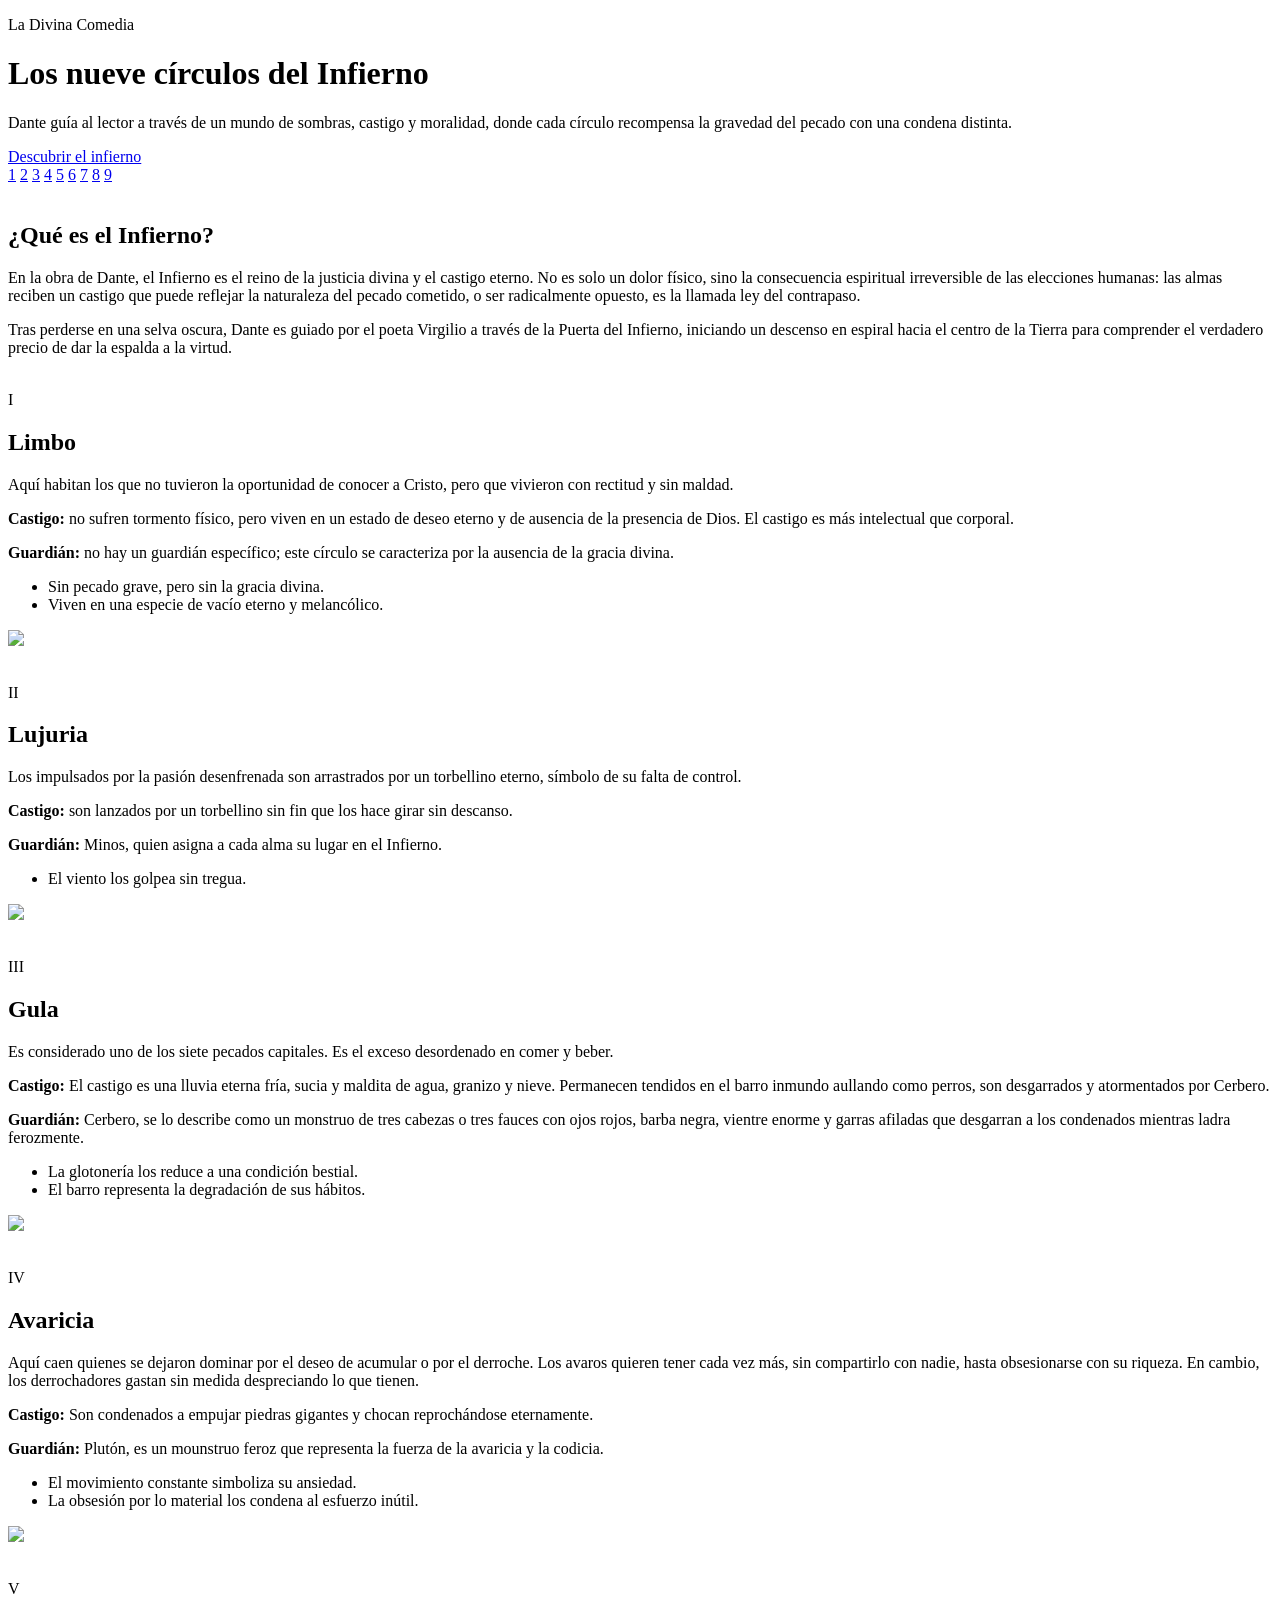
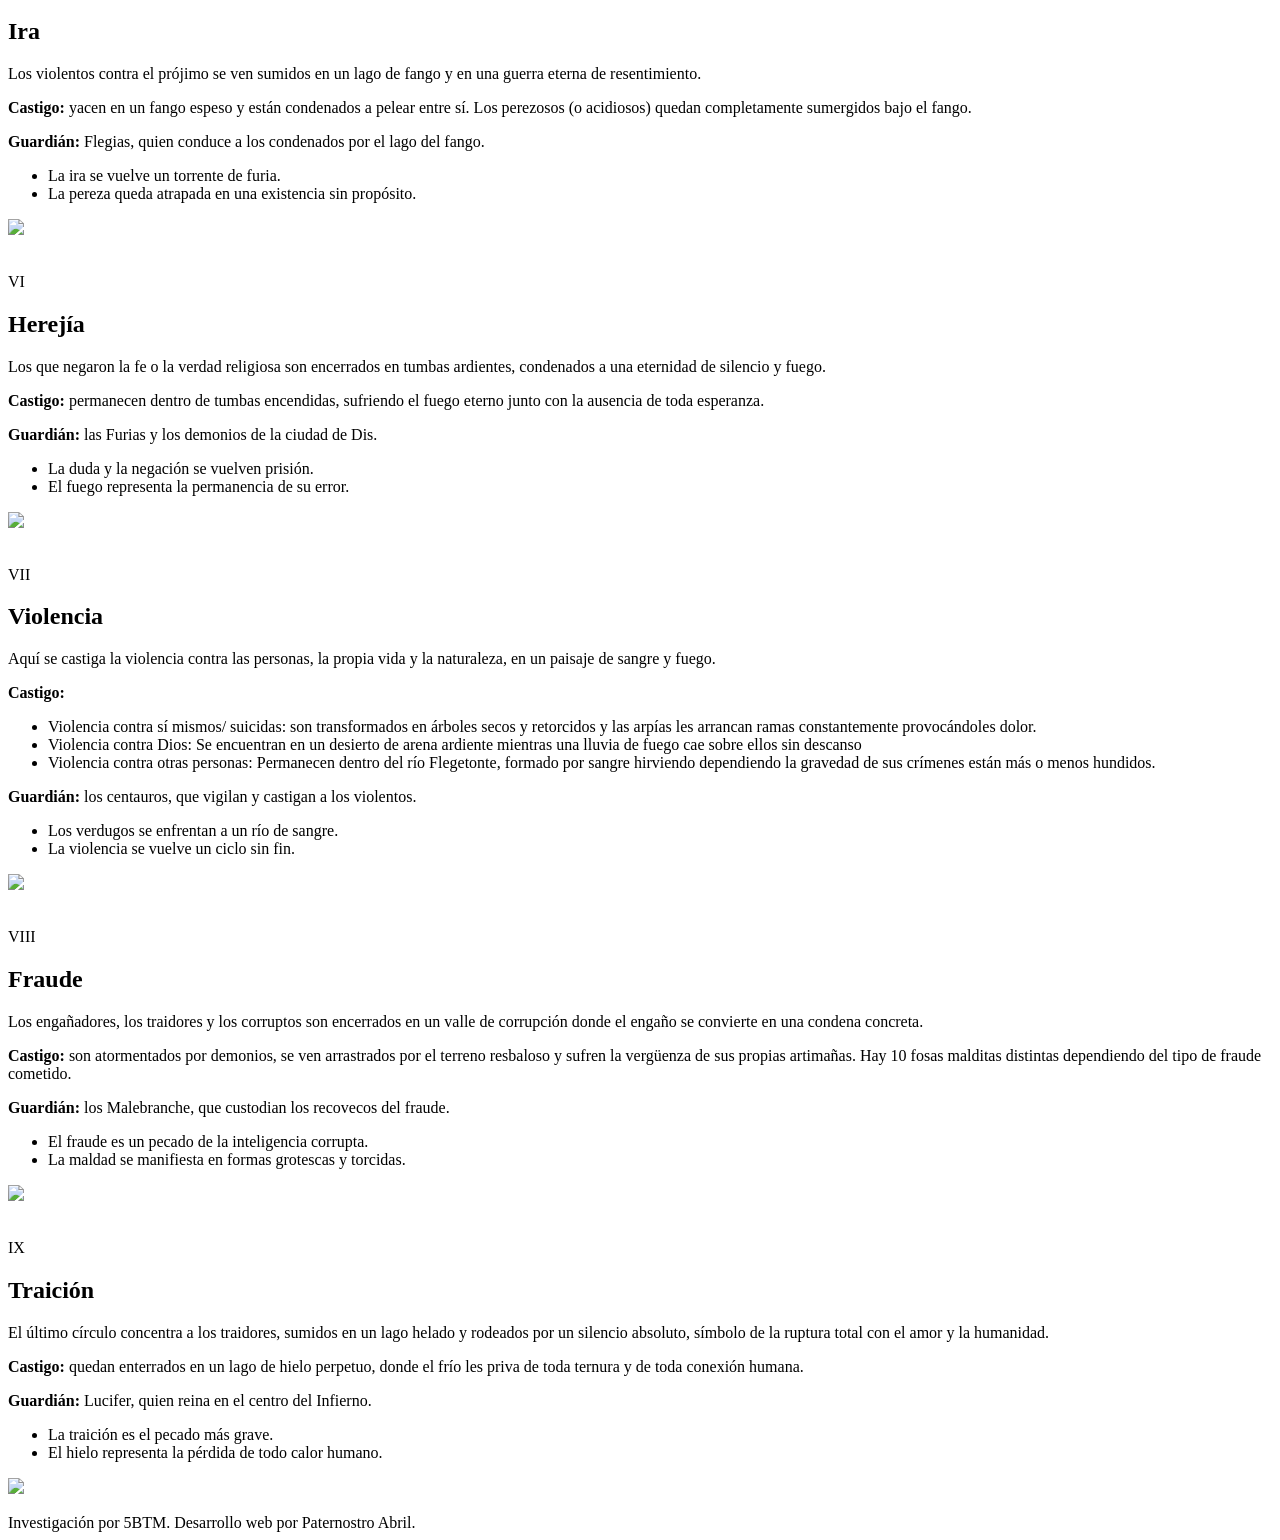
==== index.html @ 2d3d5a23 "Create index.html" ====
<!DOCTYPE html>
<html lang="es">
  <head>
    <meta charset="UTF-8" />
    <meta name="viewport" content="width=device-width, initial-scale=1.0" />
    <title>Los círculos del Infierno</title>
    <link rel="preconnect" href="https://fonts.googleapis.com" />
    <link rel="preconnect" href="https://fonts.gstatic.com" crossorigin />
    <link
      href="https://fonts.googleapis.com/css2?family=Cinzel:wght@400;600;700&family=Inter:wght@400;500;600&display=swap"
      rel="stylesheet"
    />
    <link rel="stylesheet" href="styles.css" />
  </head>
  <body>
    <header class="hero">
      <div class="hero__content">
        <p class="hero__eyebrow">La Divina Comedia</p>
        <h1>Los nueve círculos del Infierno</h1>
        <p class="hero__text">
          Dante guía al lector a través de un mundo de sombras, castigo y moralidad,
          donde cada círculo recompensa la gravedad del pecado con una condena distinta.
        </p>
        <a href="#intro" class="hero__button">Descubrir el infierno</a>
      </div>
    </header>

    <nav class="top-nav" aria-label="Navegación de círculos">
      <a href="#circulo-1" class="nav-link">1</a>
      <a href="#circulo-2" class="nav-link">2</a>
      <a href="#circulo-3" class="nav-link">3</a>
      <a href="#circulo-4" class="nav-link">4</a>
      <a href="#circulo-5" class="nav-link">5</a>
      <a href="#circulo-6" class="nav-link">6</a>
      <a href="#circulo-7" class="nav-link">7</a>
      <a href="#circulo-8" class="nav-link">8</a>
      <a href="#circulo-9" class="nav-link">9</a>
    </nav>

    <main>
      <section id="intro" class="intro-card">
        <br>
        <h2>¿Qué es el Infierno?</h2>
        <p>
          En la obra de Dante, el Infierno es el reino de la justicia divina y el castigo eterno. No es solo un dolor físico, sino la consecuencia espiritual irreversible de las elecciones humanas: las almas reciben un castigo que puede reflejar la naturaleza del pecado cometido, o ser radicalmente opuesto, es la llamada ley del contrapaso.
        </p>
        <p>
          Tras perderse en una selva oscura, Dante es guiado por el poeta Virgilio a través de la Puerta del Infierno, iniciando un descenso en espiral hacia el centro de la Tierra para comprender el verdadero precio de dar la espalda a la virtud.
        </p>
      </section>

      <section id="circulo-1" class="circle-card" data-circle="1">
        <br>
        <div class="circle-card__header">
          <span class="circle-number">I</span>
          <h2>Limbo</h2>
        </div>
        <p>
          Aquí habitan los que no tuvieron la oportunidad de conocer a Cristo, pero que
          vivieron con rectitud y sin maldad.
        </p>
        <p class="punishment">
          <strong>Castigo:</strong> no sufren tormento físico, pero viven en un estado de
          deseo eterno y de ausencia de la presencia de Dios. El castigo es más intelectual que corporal.
        </p>
        <p class="guardian">
          <strong>Guardián:</strong> no hay un guardián específico; este círculo se caracteriza
          por la ausencia de la gracia divina.
        </p>
        <ul>
          <li>Sin pecado grave, pero sin la gracia divina.</li>
          <li>Viven en una especie de vacío eterno y melancólico.</li>
        </ul>
        <p class="img">
            <img src="img/limbo.jpg">
        </p>
        
      </section>

      <section id="circulo-2" class="circle-card" data-circle="2">
        <br>
        <div class="circle-card__header">
          <span class="circle-number">II</span>
          <h2>Lujuria</h2>
        </div>
        <p>
          Los impulsados por la pasión desenfrenada son arrastrados por un torbellino
          eterno, símbolo de su falta de control.
        </p>
        <p class="punishment">
          <strong>Castigo:</strong> son lanzados por un torbellino sin fin que los hace girar
          sin descanso.
        </p>
        <p class="guardian">
          <strong>Guardián:</strong> Minos, quien asigna a cada alma su lugar en el Infierno.
        </p>
        <ul>
          <li>El viento los golpea sin tregua.</li>
        </ul>
        <p class="img">
          <img src="img/lujuria.jpg">    
        </p>
      </section>

      <section id="circulo-3" class="circle-card" data-circle="3">
        <br>
        <div class="circle-card__header">
          <span class="circle-number">III</span>
          <h2>Gula</h2>
        </div>
        <p>
          Es considerado uno de los siete pecados capitales. Es el exceso desordenado en comer y beber.
        </p>
        <p class="punishment">
          <strong>Castigo:</strong> El castigo es una lluvia eterna fría, sucia y maldita de agua, granizo y nieve. Permanecen tendidos en el barro inmundo aullando como perros, son desgarrados y atormentados por Cerbero.
        </p>
        <p class="guardian">
          <strong>Guardián:</strong> Cerbero, se lo describe como un monstruo de tres cabezas o tres fauces con ojos rojos, barba negra, vientre enorme y garras afiladas que desgarran a los condenados mientras ladra ferozmente.
        </p>
        <ul>
          <li>La glotonería los reduce a una condición bestial.</li>
          <li>El barro representa la degradación de sus hábitos.</li>
        </ul>
        <p class="img">
            <img src="img/gula.png">
        </p>
      </section>

      <section id="circulo-4" class="circle-card" data-circle="4">
        <br>
        <div class="circle-card__header">
          <span class="circle-number">IV</span>
          <h2>Avaricia</h2>
        </div>
        <p>
          Aquí caen quienes se dejaron dominar por el deseo de acumular o por el derroche. Los avaros quieren tener cada vez más, sin compartirlo con nadie, hasta obsesionarse con su riqueza. En cambio, los derrochadores gastan sin medida despreciando lo que tienen.
        </p>
        <p class="punishment">
          <strong>Castigo:</strong> Son condenados a empujar piedras gigantes y chocan reprochándose eternamente.
        </p>
        <p class="guardian">
          <strong>Guardián:</strong> Plutón, es un mounstruo feroz que representa la fuerza de la avaricia y la codicia.
        </p>
        <ul>
          <li>El movimiento constante simboliza su ansiedad.</li>
          <li>La obsesión por lo material los condena al esfuerzo inútil.</li>
        </ul>
        <p class="img">
            <img src="img/avaricia.jpg"
        </p>
      </section>

      <section id="circulo-5" class="circle-card" data-circle="5">
        <br>
        <div class="circle-card__header">
          <span class="circle-number">V</span>
          <h2>Ira</h2>
        </div>
        <p>
          Los violentos contra el prójimo se ven sumidos en un lago de fango y en una guerra eterna de resentimiento.
        </p>
        <p class="punishment">
          <strong>Castigo:</strong> yacen en un fango espeso y están condenados a pelear entre
          sí. Los perezosos (o acidiosos) quedan completamente sumergidos bajo el fango.
        </p>
        <p class="guardian">
          <strong>Guardián:</strong> Flegias, quien conduce a los condenados por el lago del fango.
        </p>
        <ul>
          <li>La ira se vuelve un torrente de furia.</li>
          <li>La pereza queda atrapada en una existencia sin propósito.</li>
        </ul>
        <p class="img">
            <img src="img/ira.png">
        </p>
      </section>

      <section id="circulo-6" class="circle-card" data-circle="6">
        <br>
        <div class="circle-card__header">
          <span class="circle-number">VI</span>
          <h2>Herejía</h2>
        </div>
        <p>
          Los que negaron la fe o la verdad religiosa son encerrados en tumbas ardientes,
          condenados a una eternidad de silencio y fuego.
        </p>
        <p class="punishment">
          <strong>Castigo:</strong> permanecen dentro de tumbas encendidas, sufriendo el fuego
          eterno junto con la ausencia de toda esperanza.
        </p>
        <p class="guardian">
          <strong>Guardián:</strong> las Furias y los demonios de la ciudad de Dis.
        </p>
        <ul>
          <li>La duda y la negación se vuelven prisión.</li>
          <li>El fuego representa la permanencia de su error.</li>
        </ul>
        <p class="img">
            <img src="img/herejia.png">
        </p>
      </section>

      <section id="circulo-7" class="circle-card" data-circle="7">
        <br>
        <div class="circle-card__header">
          <span class="circle-number">VII</span>
          <h2>Violencia</h2>
        </div>
        <p>
          Aquí se castiga la violencia contra las personas, la propia vida y la naturaleza,
          en un paisaje de sangre y fuego.
        </p>
        <p class="punishment">
          <strong>Castigo:</strong> 
          <ul>
          <li>Violencia contra sí mismos/ suicidas: son transformados en árboles secos y retorcidos y las arpías les arrancan ramas constantemente provocándoles dolor.</li>
          <li>Violencia contra Dios: Se encuentran en un desierto de arena ardiente mientras una lluvia de fuego cae sobre ellos sin descanso</li>
          <li>Violencia contra otras personas: Permanecen dentro del río Flegetonte, formado por sangre hirviendo dependiendo la gravedad de sus crímenes están más o menos hundidos.</li>
          </ul>
        </p>
        <p class="guardian">
          <strong>Guardián:</strong> los centauros, que vigilan y castigan a los violentos.
        </p>
        <ul>
          <li>Los verdugos se enfrentan a un río de sangre.</li>
          <li>La violencia se vuelve un ciclo sin fin.</li>
        </ul>
        <p class="img">
            <img src="img/violencia.png">
        </p>
      </section>

      <section id="circulo-8" class="circle-card" data-circle="8">
        <br>
        <div class="circle-card__header">
          <span class="circle-number">VIII</span>
          <h2>Fraude</h2>
        </div>
        <p>
          Los engañadores, los traidores y los corruptos son encerrados en un valle de
          corrupción donde el engaño se convierte en una condena concreta.
        </p>
        <p class="punishment">
          <strong>Castigo:</strong> son atormentados por demonios, se ven arrastrados por el
          terreno resbaloso y sufren la vergüenza de sus propias artimañas. Hay 10 fosas malditas distintas dependiendo del tipo de fraude cometido.
        </p>
        <p class="guardian">
          <strong>Guardián:</strong> los Malebranche, que custodian los recovecos del fraude.
        </p>
        <ul>
          <li>El fraude es un pecado de la inteligencia corrupta.</li>
          <li>La maldad se manifiesta en formas grotescas y torcidas.</li>
        </ul>
        <p class="img">
            <img src="img/fraude.png">
        </p>
      </section>

      <section id="circulo-9" class="circle-card" data-circle="9">
        <br>
        <div class="circle-card__header">
          <span class="circle-number">IX</span>
          <h2>Traición</h2>
        </div>
        <p>
          El último círculo concentra a los traidores, sumidos en un lago helado y rodeados
          por un silencio absoluto, símbolo de la ruptura total con el amor y la humanidad.
        </p>
        <p class="punishment">
          <strong>Castigo:</strong> quedan enterrados en un lago de hielo perpetuo, donde el
          frío les priva de toda ternura y de toda conexión humana.
        </p>
        <p class="guardian">
          <strong>Guardián:</strong> Lucifer, quien reina en el centro del Infierno.
        </p>
        <ul>
          <li>La traición es el pecado más grave.</li>
          <li>El hielo representa la pérdida de todo calor humano.</li>
        </ul>
        <p class="img">
            <img src="img/traicion.png">
        </p>
      </section>
      <footer>Investigación por 5BTM. Desarrollo web por Paternostro Abril.</footer>
    </main>

    <script src="script.js"></script>
  </body>
</html>
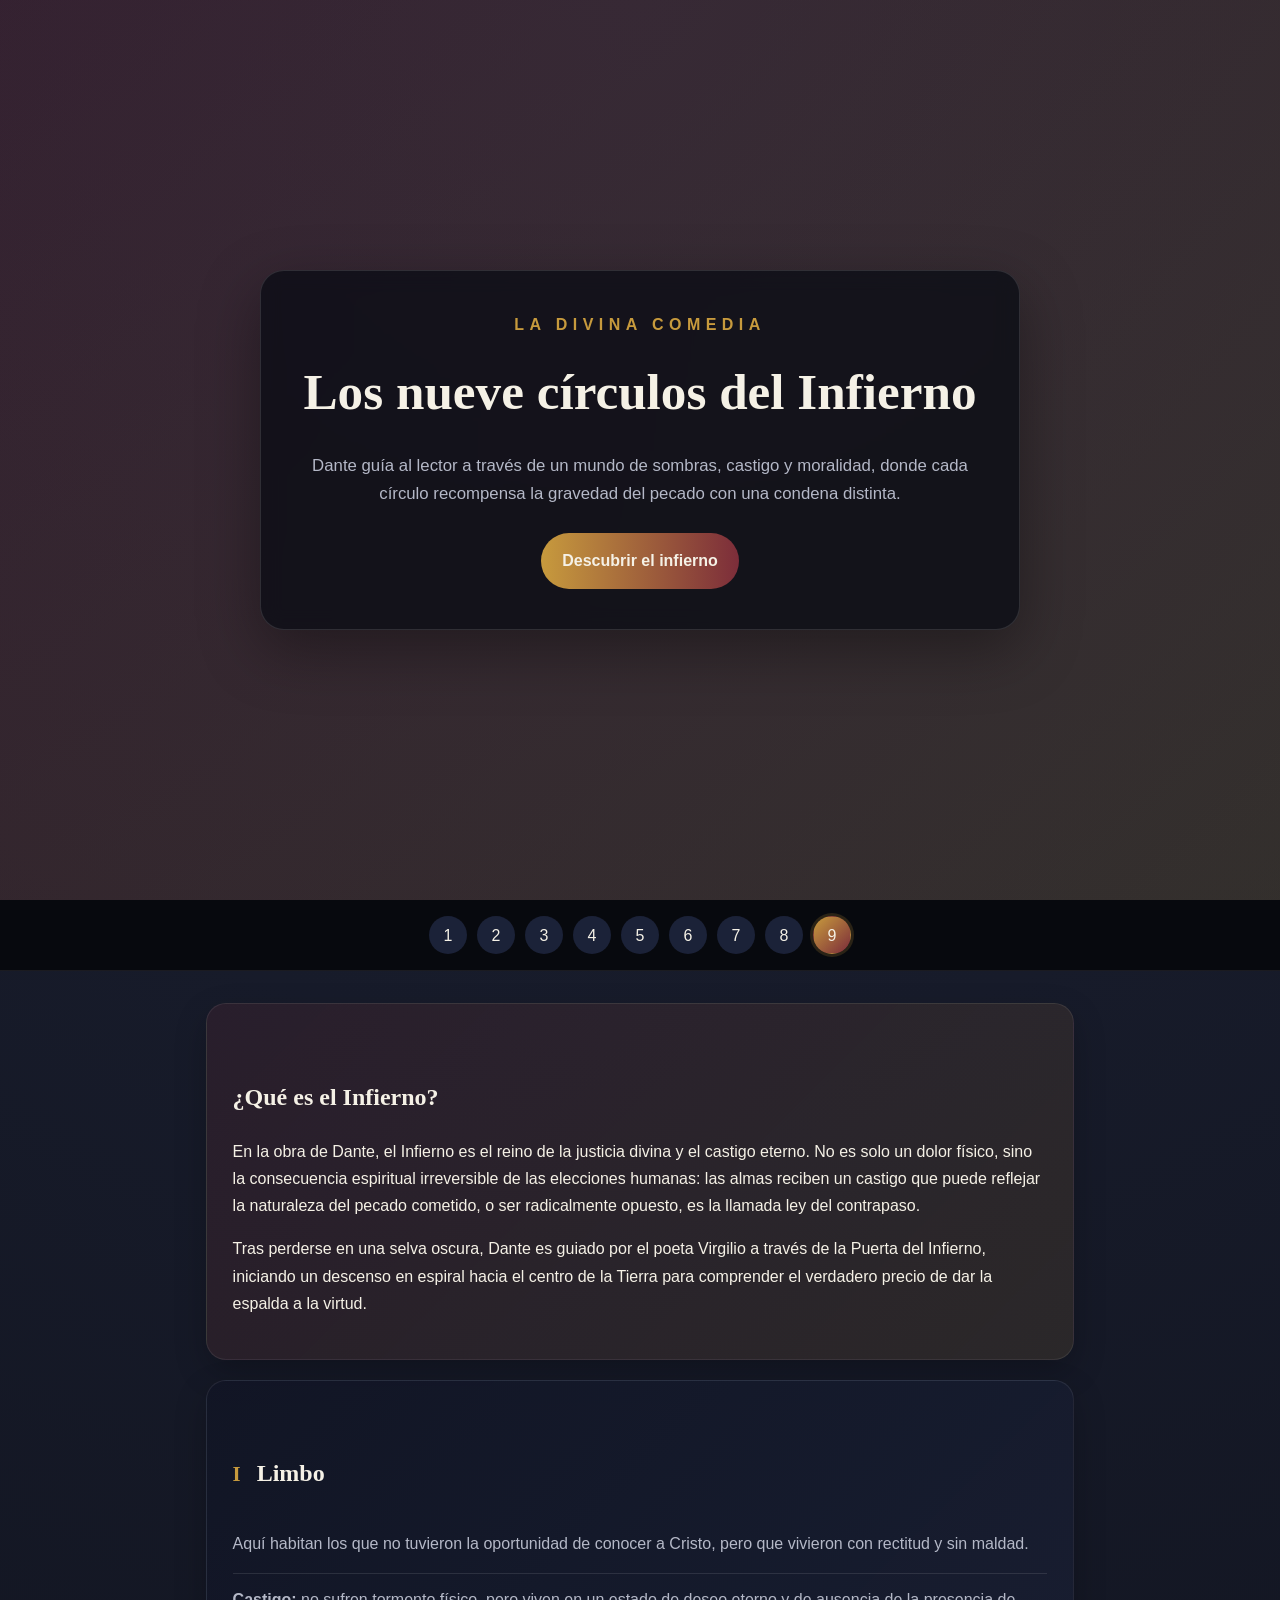
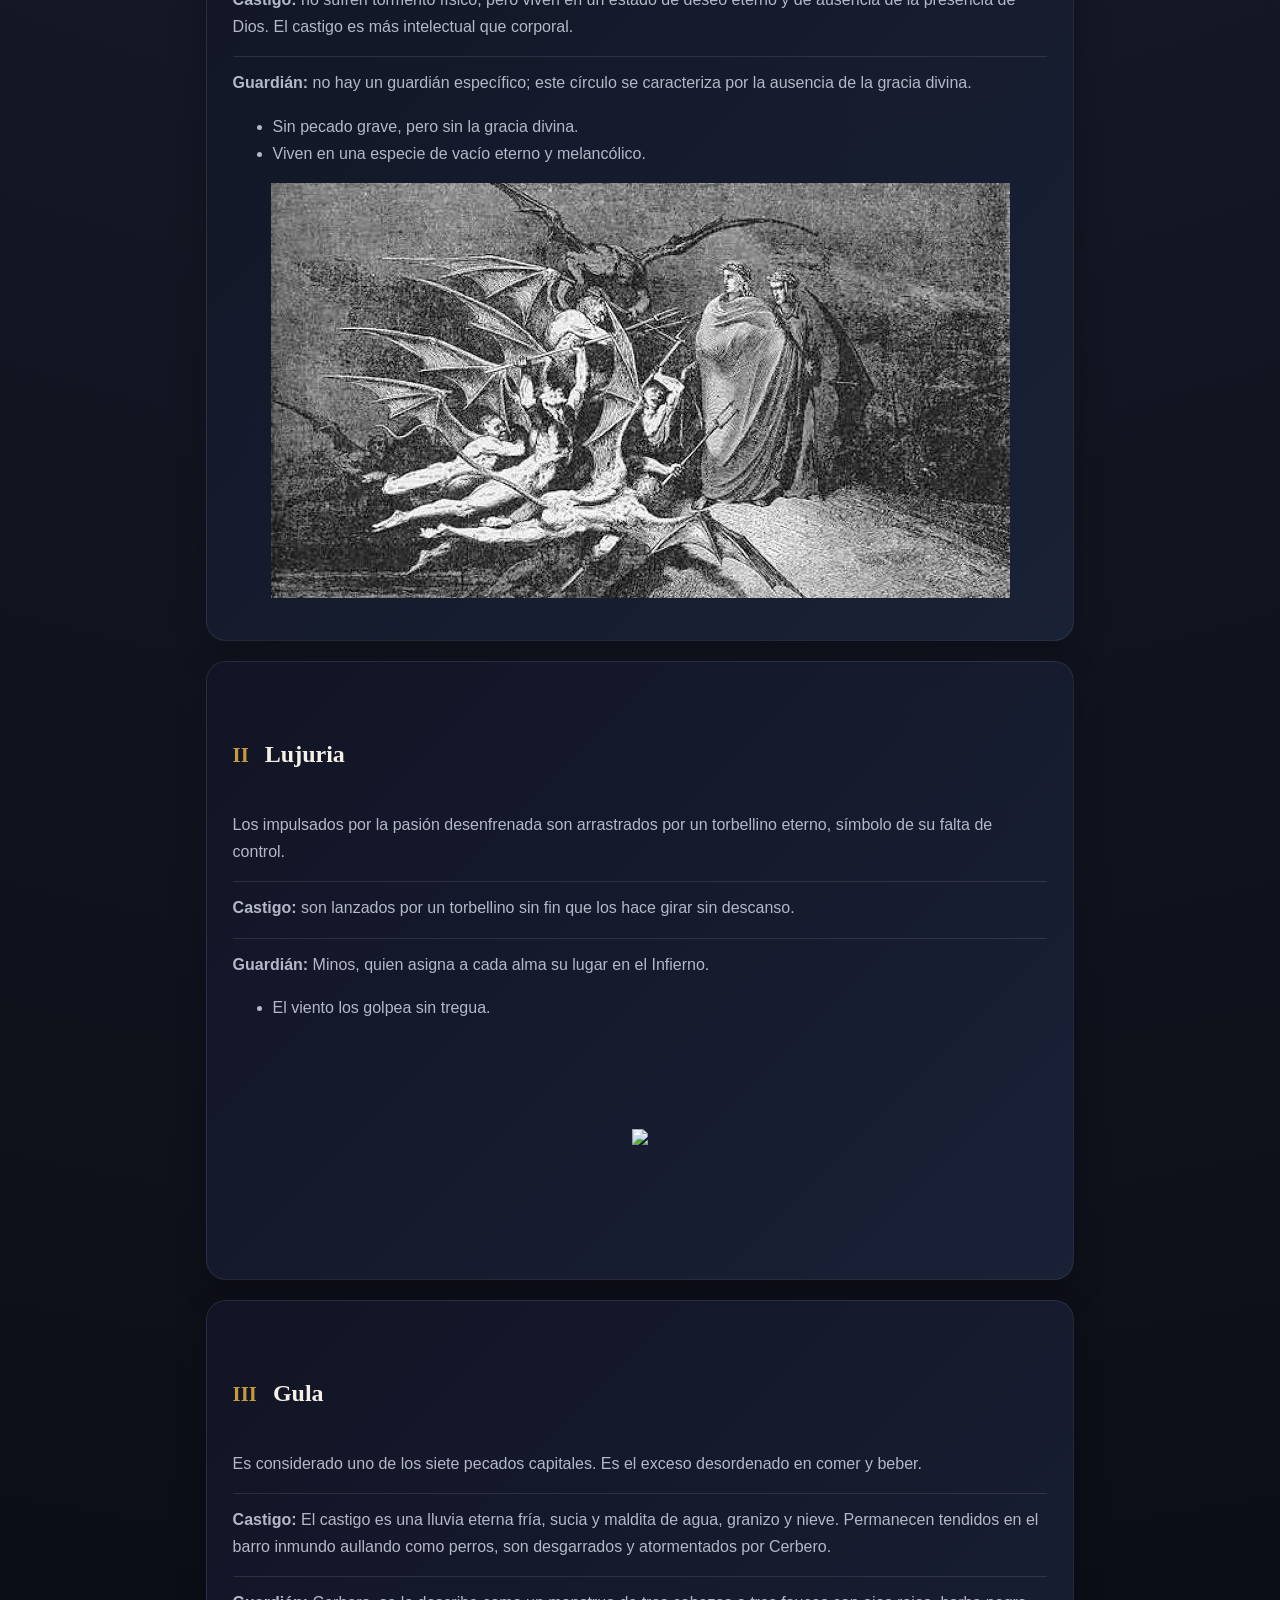
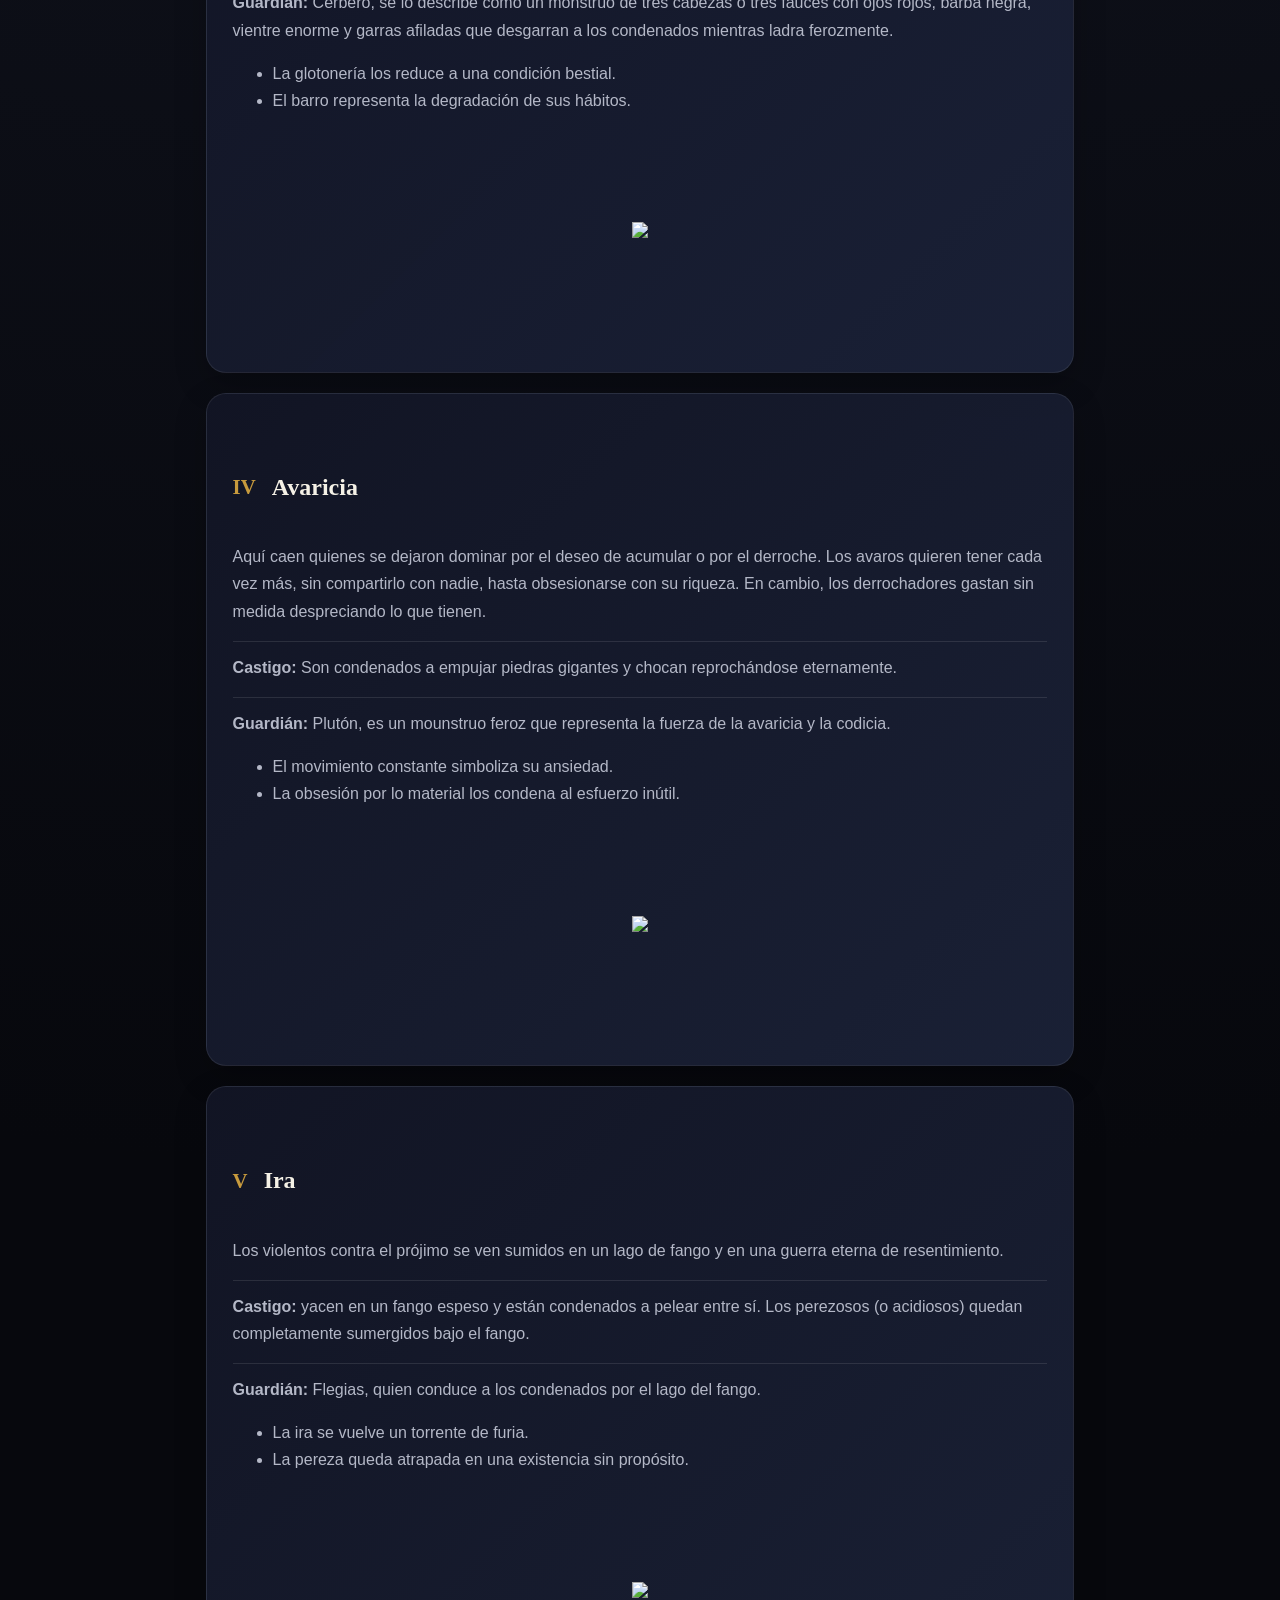
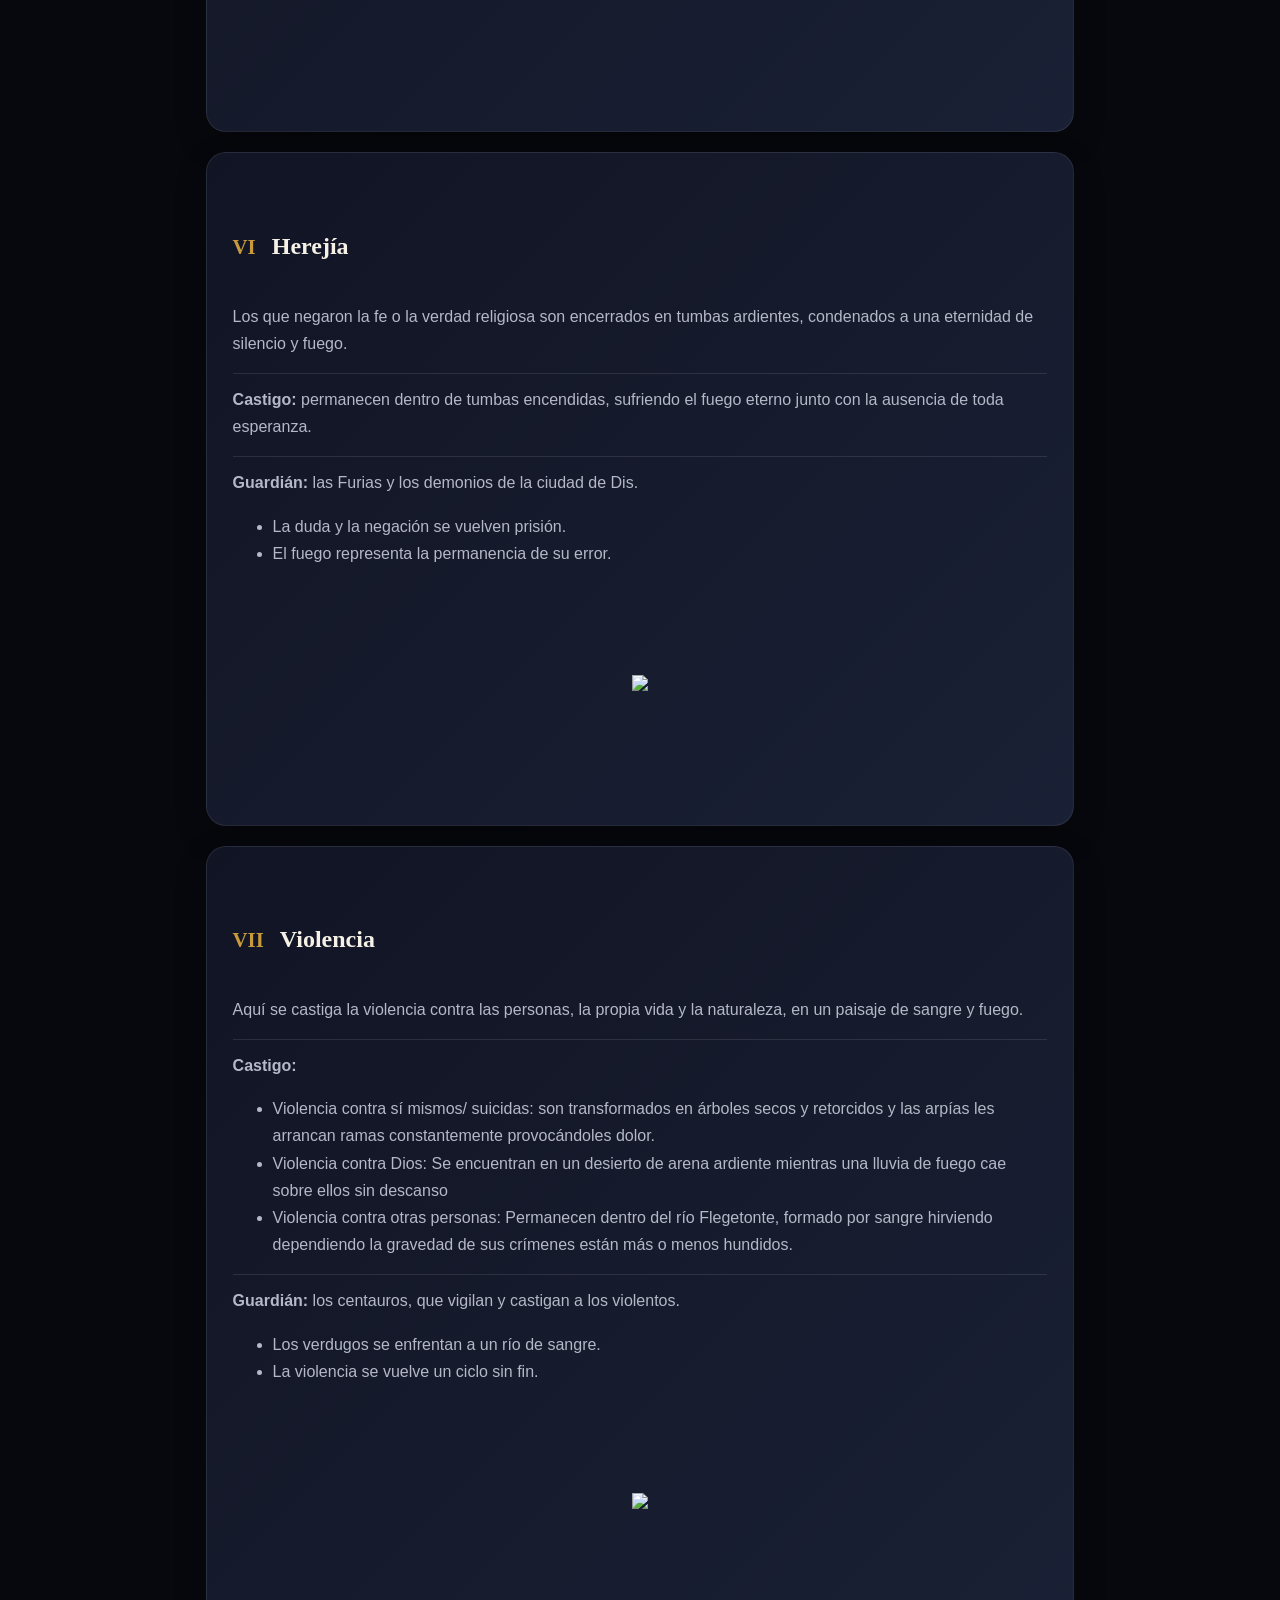
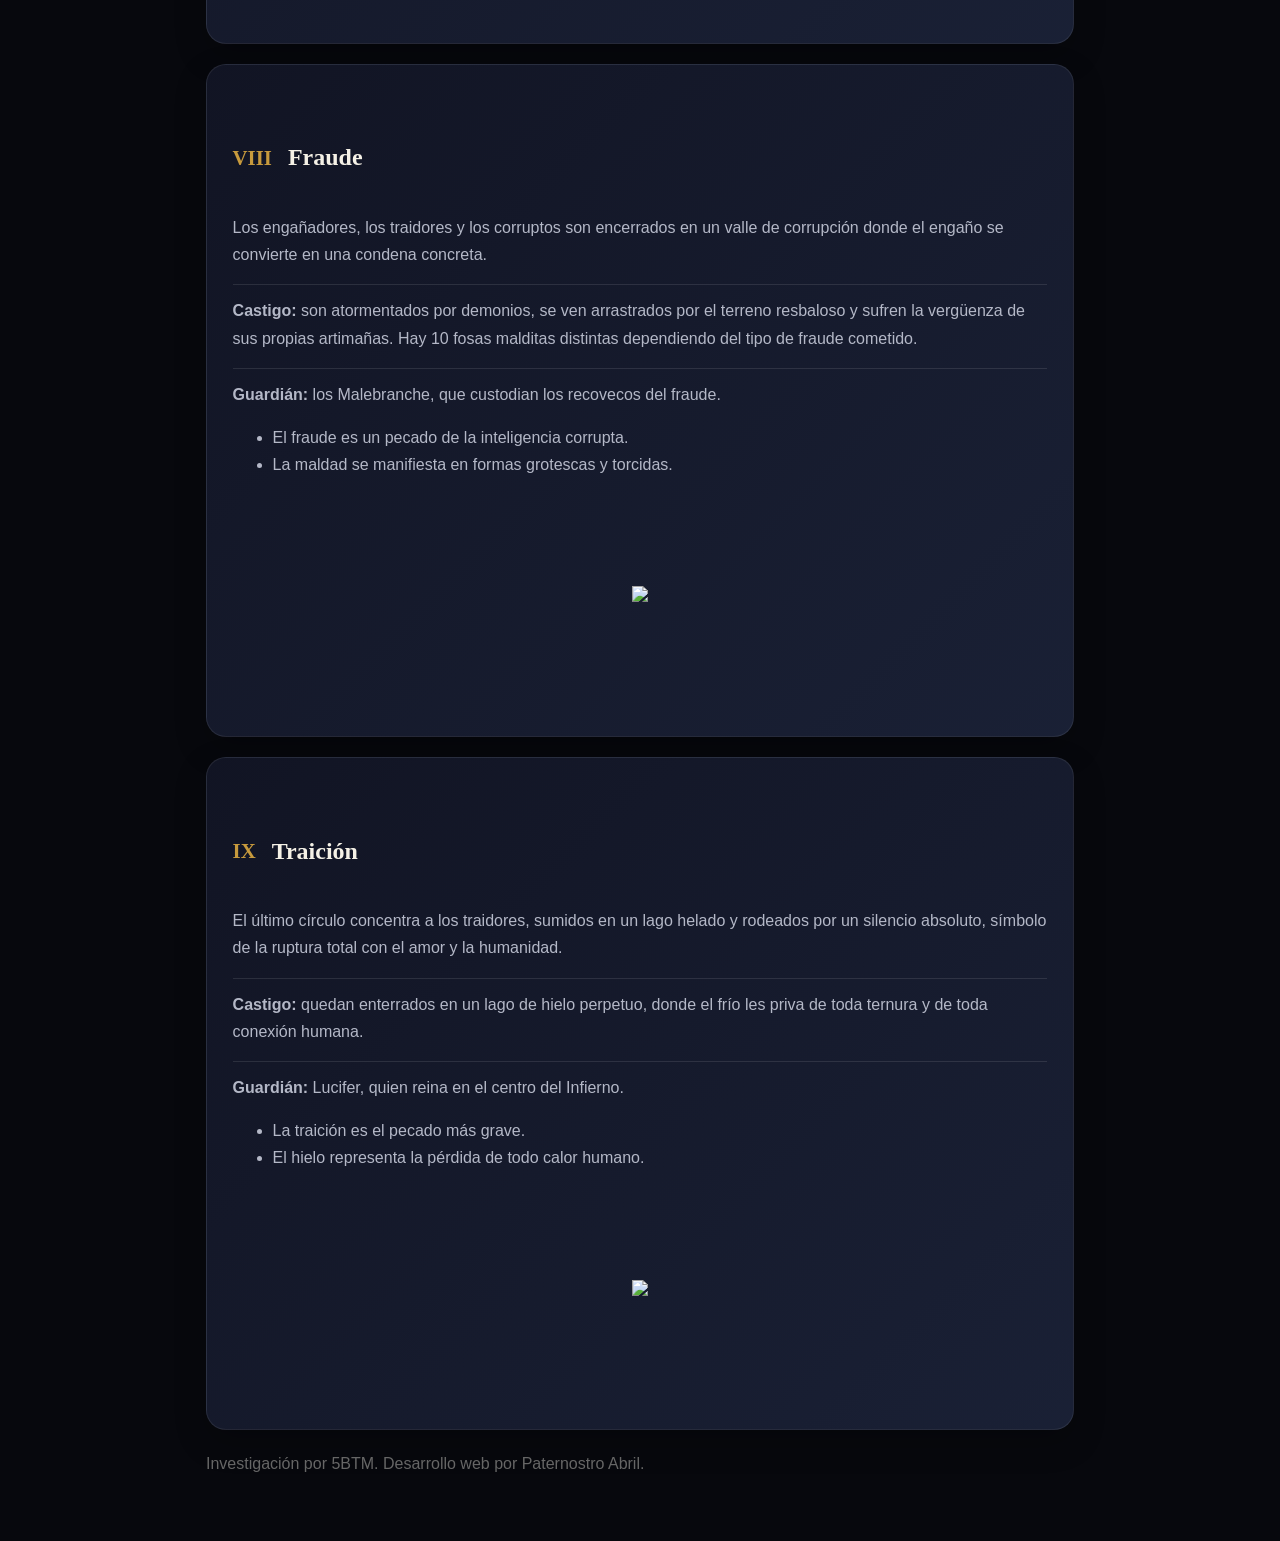
==== commit 8a99c90c: "Update index.html" ====
--- a/index.html
+++ b/index.html
@@ -72,7 +72,7 @@
           <li>Viven en una especie de vacío eterno y melancólico.</li>
         </ul>
         <p class="img">
-            <img src="img/limbo.jpg">
+            <img src="pagina_divina_comedia/img/limbo.jpg">
         </p>
         
       </section>
--- a/styles.css
+++ b/styles.css
@@ -0,0 +1,197 @@
+:root {
+  color-scheme: dark;
+  --bg: #07080d;
+  --panel: #121525;
+  --panel-2: #1b2238;
+  --text: #f5f1e6;
+  --muted: #b4b8c7;
+  --accent: #c79a3d;
+  --accent-2: #7c2d3a;
+}
+
+* {
+  box-sizing: border-box;
+}
+
+html {
+  scroll-behavior: smooth;
+}
+
+body {
+  margin: 0;
+  font-family: 'Inter', sans-serif;
+  background: radial-gradient(circle at top, #1c2133 0%, var(--bg) 55%);
+  color: var(--text);
+  line-height: 1.7;
+}
+
+.hero {
+  min-height: 100vh;
+  display: grid;
+  place-items: center;
+  padding: 2rem;
+  background: linear-gradient(135deg, rgba(124, 45, 58, 0.28), rgba(199, 154, 61, 0.16));
+}
+
+.hero__content {
+  max-width: 760px;
+  text-align: center;
+  padding: 2.5rem;
+  border: 1px solid rgba(255,255,255,0.12);
+  border-radius: 24px;
+  backdrop-filter: blur(10px);
+  background: rgba(8, 10, 18, 0.72);
+  box-shadow: 0 20px 60px rgba(0, 0, 0, 0.35);
+}
+
+.hero__eyebrow {
+  margin: 0 0 0.6rem;
+  text-transform: uppercase;
+  letter-spacing: 0.34em;
+  color: var(--accent);
+  font-weight: 700;
+}
+
+h1,
+h2 {
+  font-family: 'Cinzel', serif;
+}
+
+h1 {
+  font-size: clamp(2rem, 4vw, 3.3rem);
+  margin: 0.2rem 0 1rem;
+}
+
+.hero__text {
+  color: var(--muted);
+  font-size: 1.05rem;
+  margin-bottom: 1.5rem;
+}
+
+.hero__button,
+.nav-link {
+  display: inline-block;
+  text-decoration: none;
+  color: var(--text);
+  transition: transform 0.2s ease, background 0.2s ease;
+}
+
+.hero__button {
+  padding: 0.9rem 1.3rem;
+  border-radius: 999px;
+  background: linear-gradient(90deg, var(--accent), var(--accent-2));
+  font-weight: 600;
+}
+
+.hero__button:hover,
+.nav-link:hover {
+  transform: translateY(-2px);
+}
+
+.top-nav {
+  position: sticky;
+  top: 0;
+  z-index: 10;
+  display: flex;
+  justify-content: center;
+  gap: 0.6rem;
+  padding: 1rem;
+  background: rgba(7, 8, 13, 0.92);
+  backdrop-filter: blur(10px);
+  border-bottom: 1px solid rgba(255,255,255,0.08);
+}
+
+.nav-link {
+  width: 2.4rem;
+  height: 2.4rem;
+  border-radius: 50%;
+  display: grid;
+  place-items: center;
+  background: var(--panel-2);
+  border: 1px solid transparent;
+}
+
+.nav-link.active {
+  background: linear-gradient(135deg, var(--accent), var(--accent-2));
+  box-shadow: 0 0 0 3px rgba(199, 154, 61, 0.18);
+}
+
+main {
+  max-width: 900px;
+  margin: 0 auto;
+  padding: 2rem 1rem 4rem;
+}
+
+.intro-card,
+.circle-card {
+  padding: 1.6rem;
+  margin-bottom: 1.25rem;
+  border-radius: 20px;
+  background: linear-gradient(135deg, rgba(18,21,37,0.96), rgba(27,34,56,0.95));
+  border: 1px solid rgba(255,255,255,0.08);
+  box-shadow: 0 12px 32px rgba(0,0,0,0.22);
+  transition: transform 0.25s ease, border-color 0.25s ease;
+}
+
+.circle-card.active {
+  transform: translateY(-3px);
+  border-color: rgba(199,154,61,0.6);
+}
+
+.circle-card__header {
+  display: flex;
+  align-items: center;
+  gap: 1rem;
+  margin-bottom: 0.8rem;
+}
+
+.circle-number {
+  font-family: 'Cinzel', serif;
+  font-size: 1.3rem;
+  color: var(--accent);
+  font-weight: 700;
+}
+
+.intro-card {
+  padding: 1.6rem;
+  margin-bottom: 1.25rem;
+  border-radius: 20px;
+  background: linear-gradient(135deg, rgba(124, 45, 58, 0.18), rgba(199, 154, 61, 0.12));
+  border: 1px solid rgba(255,255,255,0.08);
+}
+
+.circle-card p,
+.circle-card li {
+  color: var(--muted);
+}
+
+.punishment,
+.guardian {
+  margin-top: 0.8rem;
+  padding-top: 0.75rem;
+  border-top: 1px solid rgba(255,255,255,0.1);
+  color: var(--text);
+}
+
+.img{
+    display: grid;
+    place-items: center;
+    min-height: 200px;
+}
+
+@media (max-width: 700px) {
+  .hero {
+    padding: 1rem;
+  }
+
+  .hero__content {
+    padding: 1.4rem;
+  }
+
+  .top-nav {
+    flex-wrap: wrap;
+  }
+}
+  footer {
+color: rgb(102, 102, 102);
+}
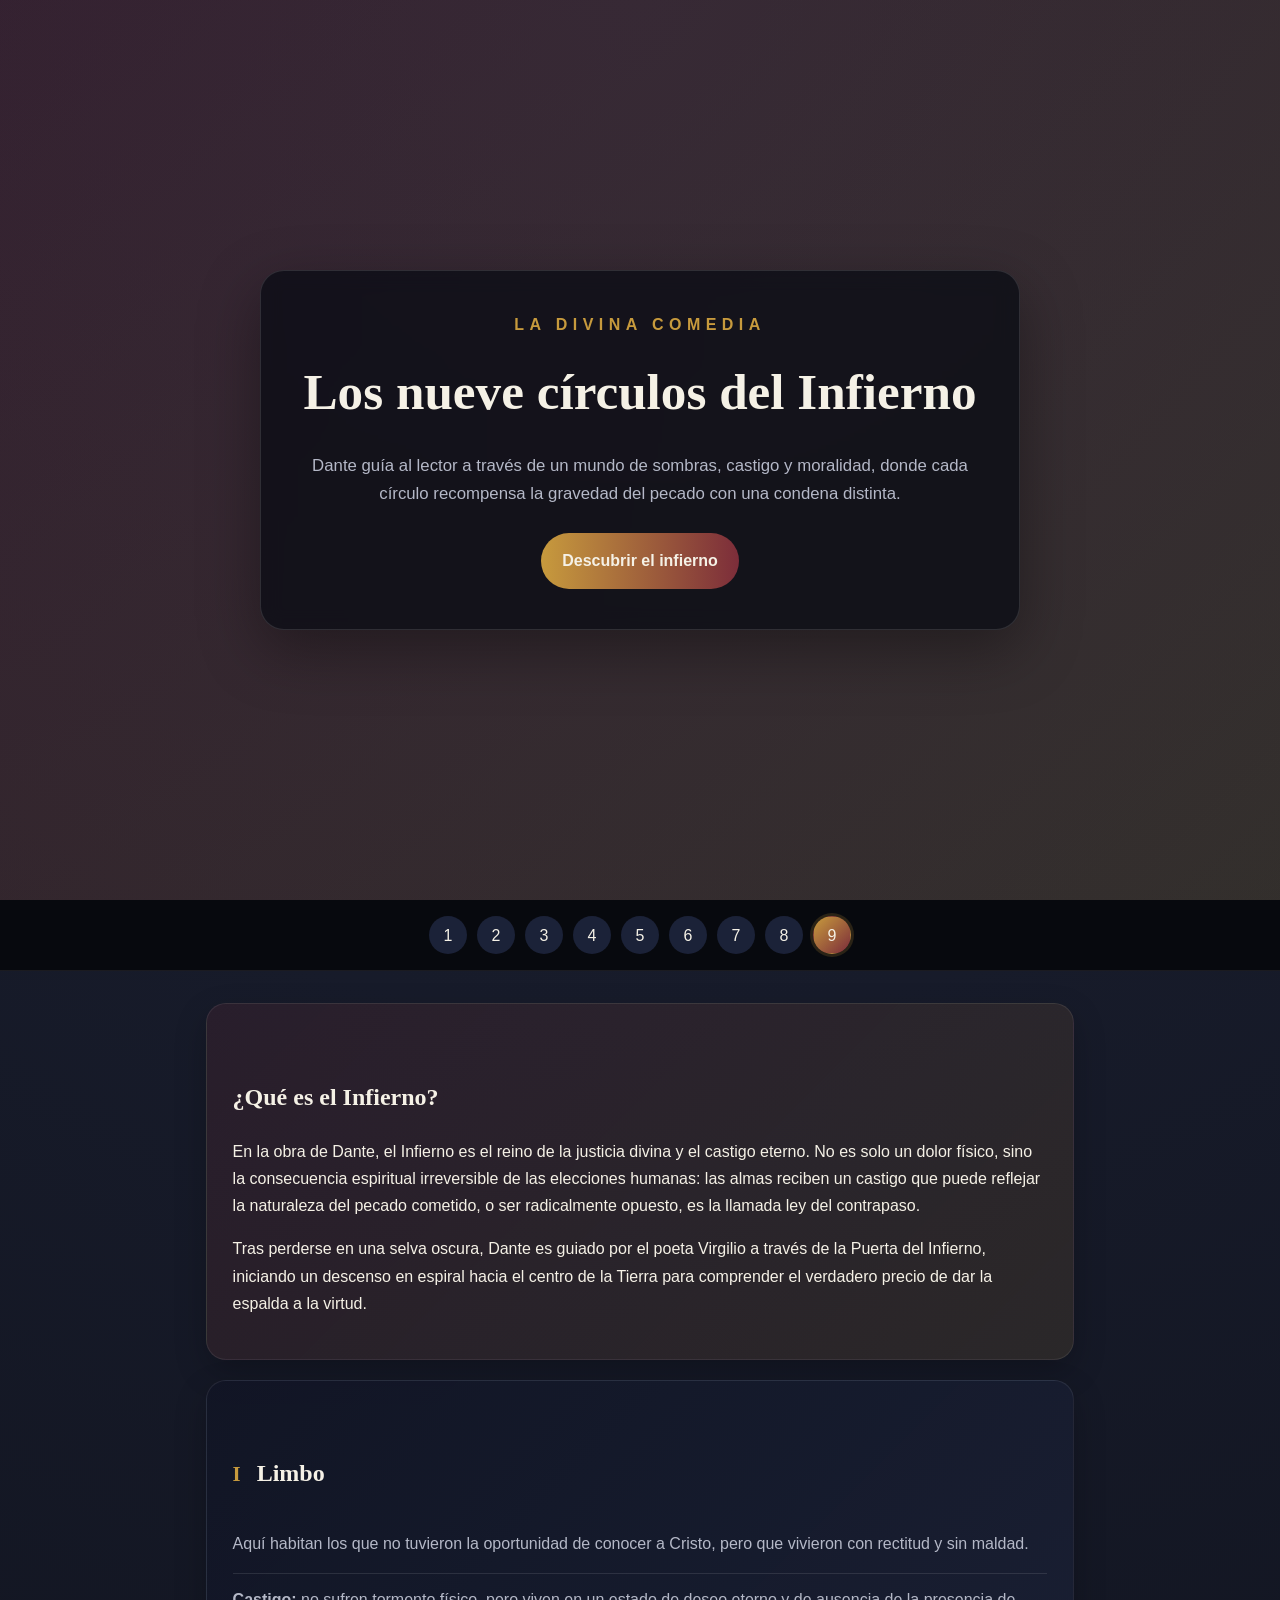
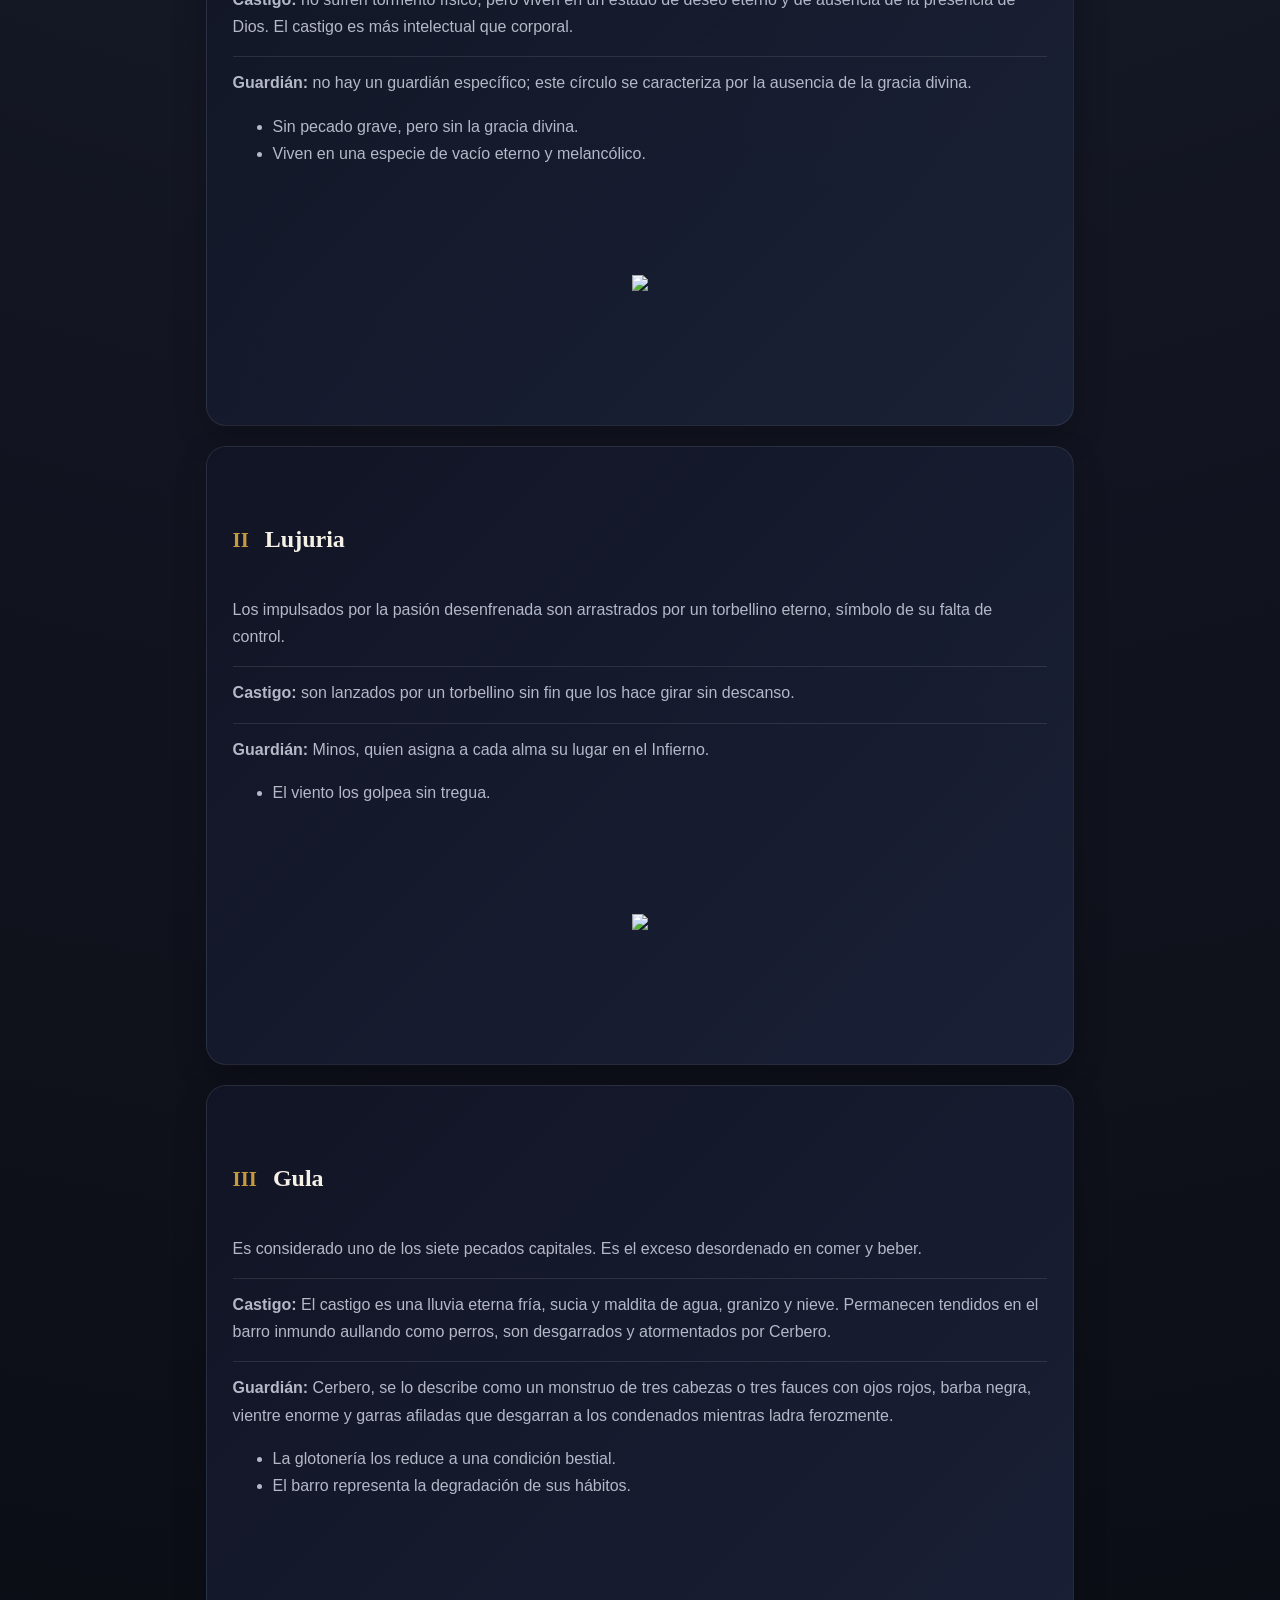
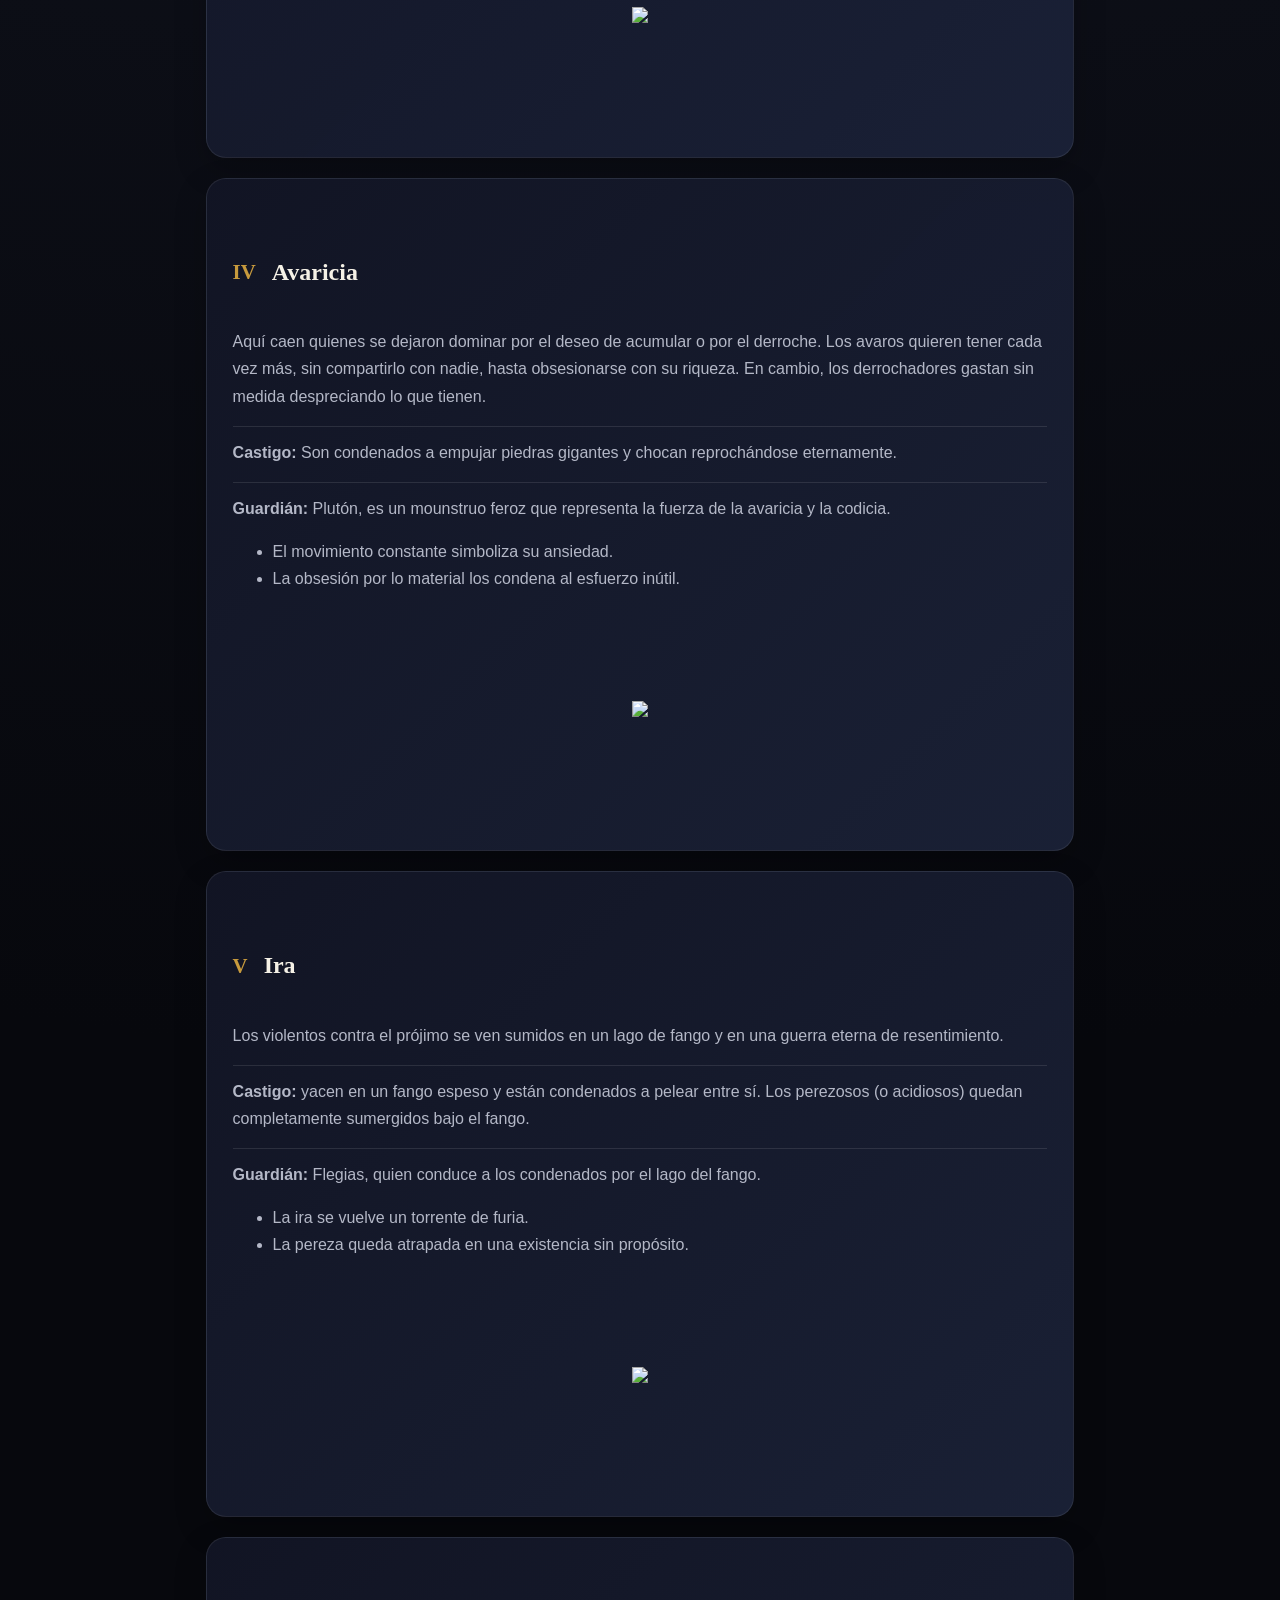
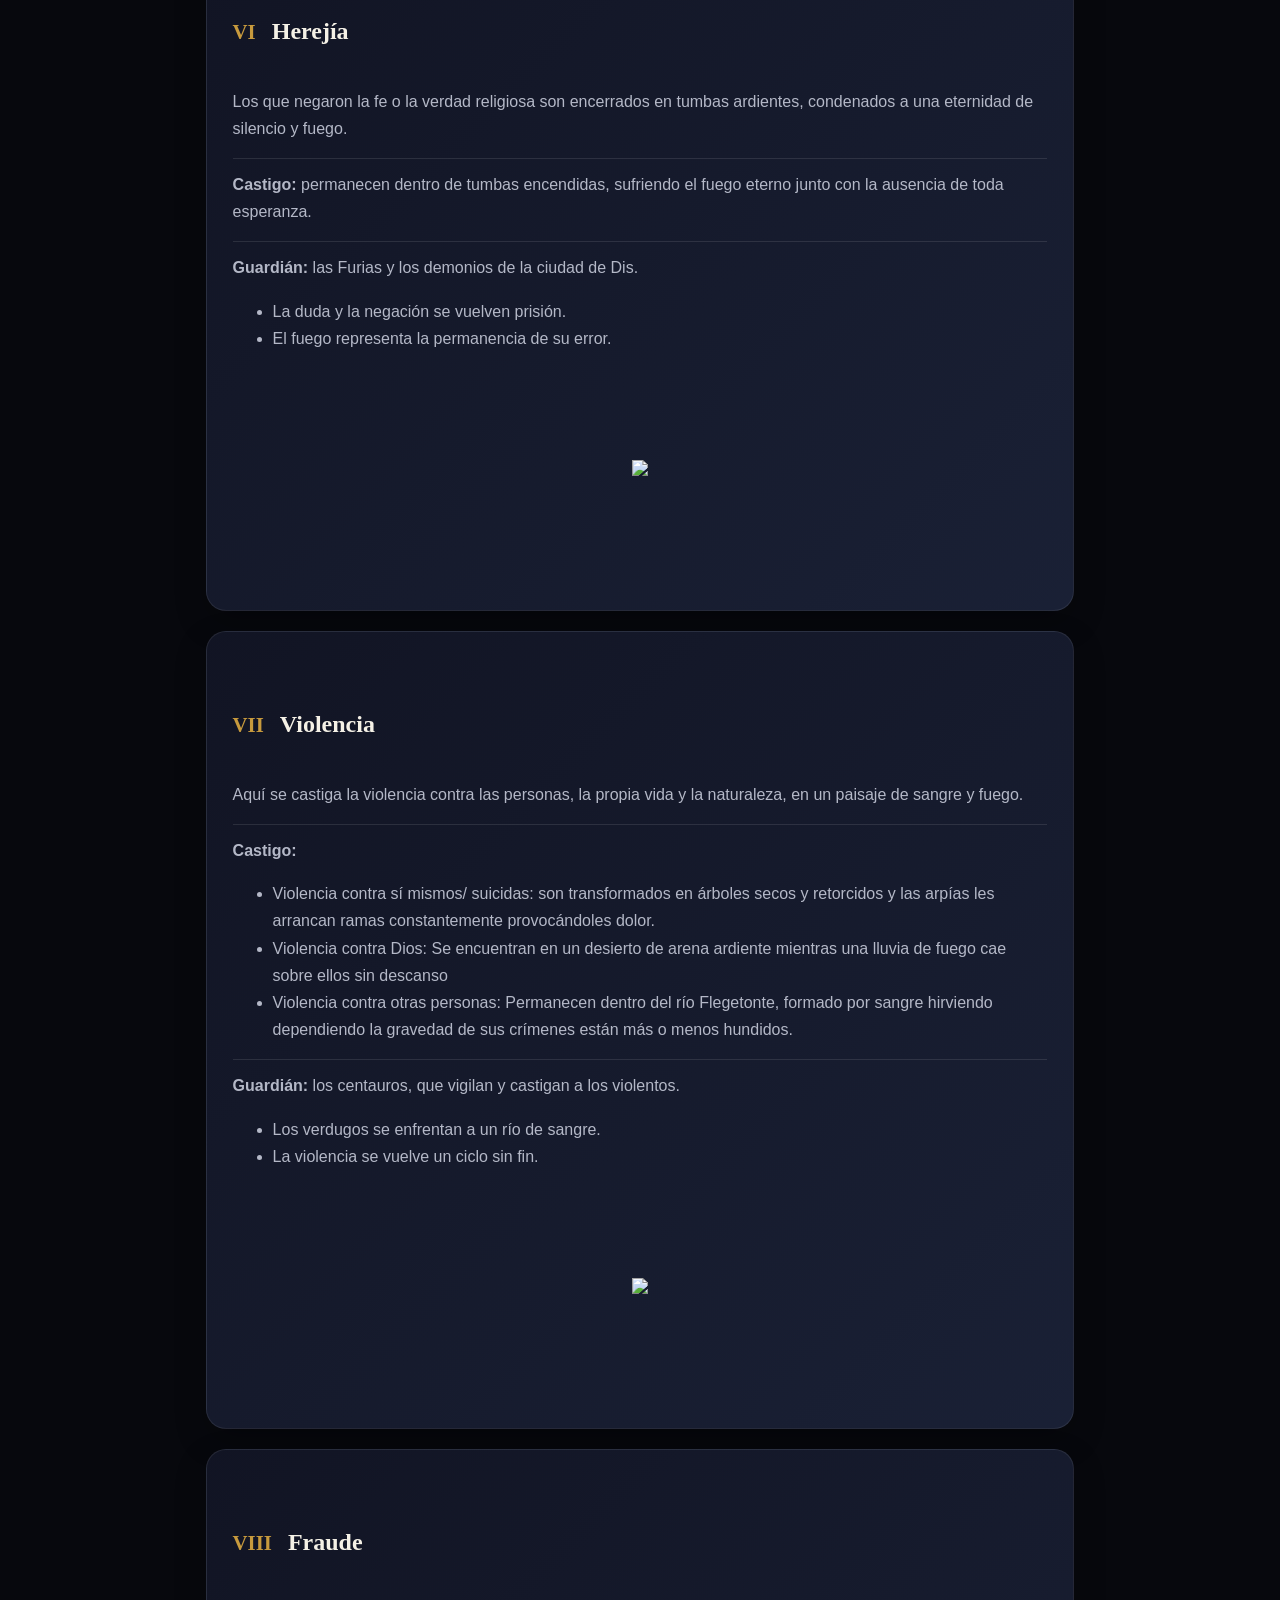
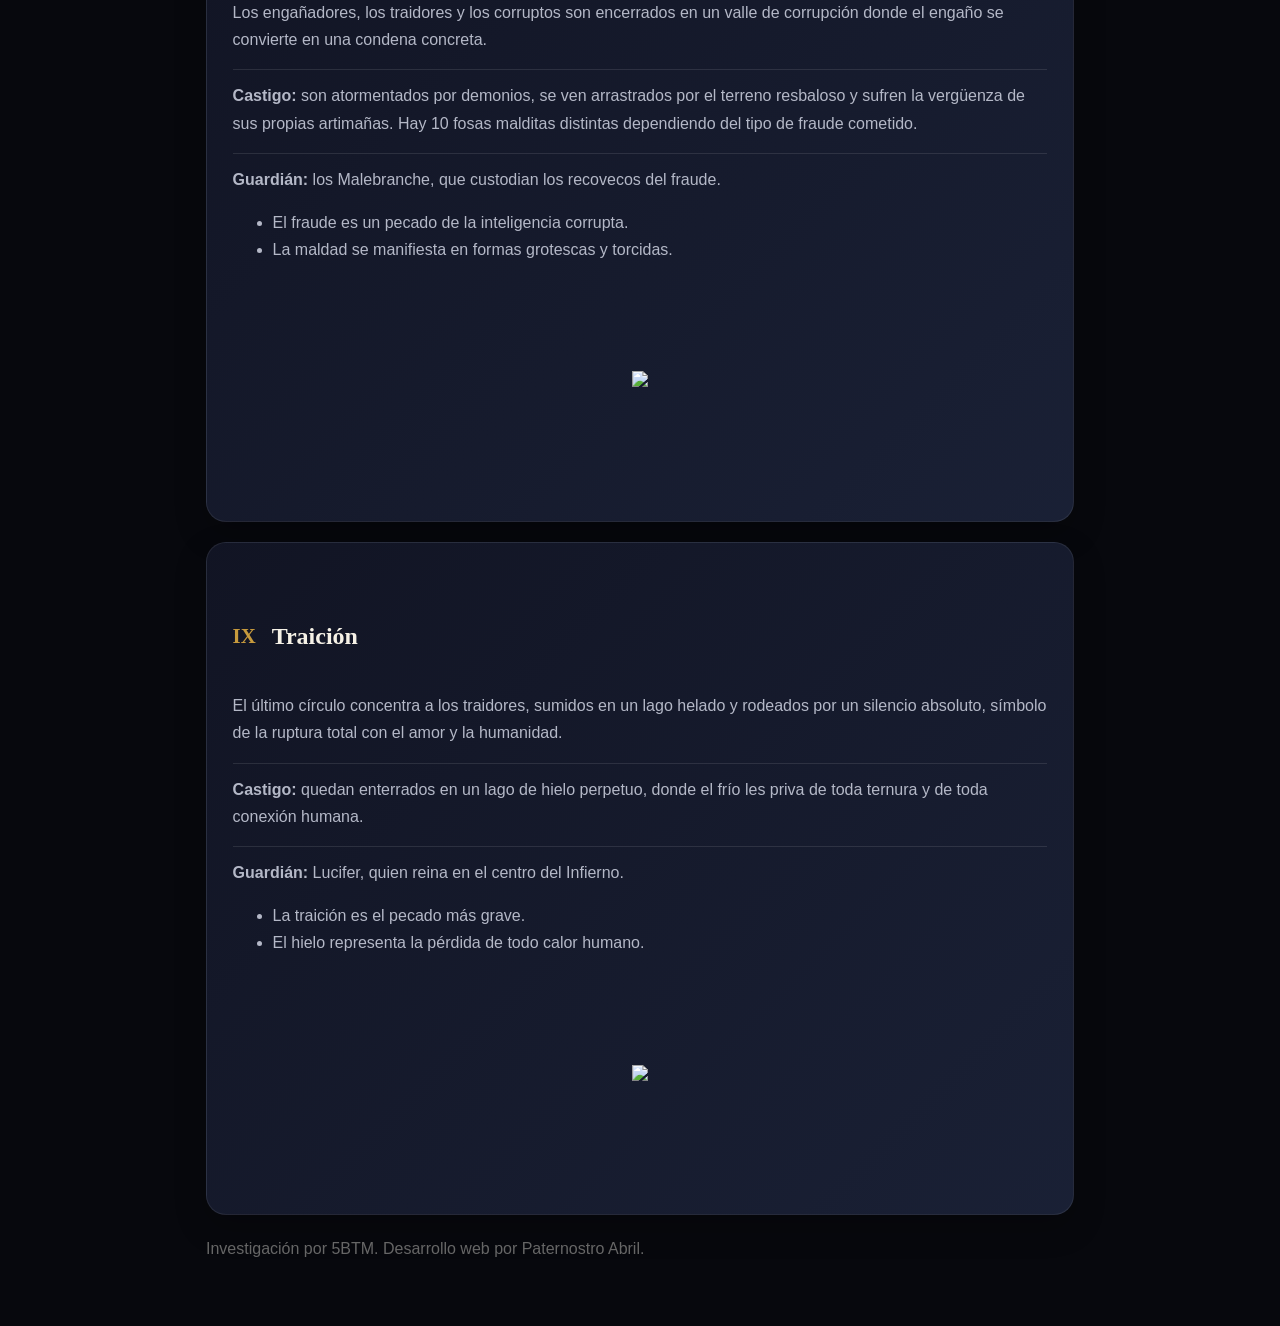
==== commit a0fd0d7d: "Update image source path in index.html" ====
--- a/index.html
+++ b/index.html
@@ -72,7 +72,7 @@
           <li>Viven en una especie de vacío eterno y melancólico.</li>
         </ul>
         <p class="img">
-            <img src="pagina_divina_comedia/img/limbo.jpg">
+            <img src="divina_comedia/pagina_divina_comedia/img/limbo.jpg">
         </p>
         
       </section>
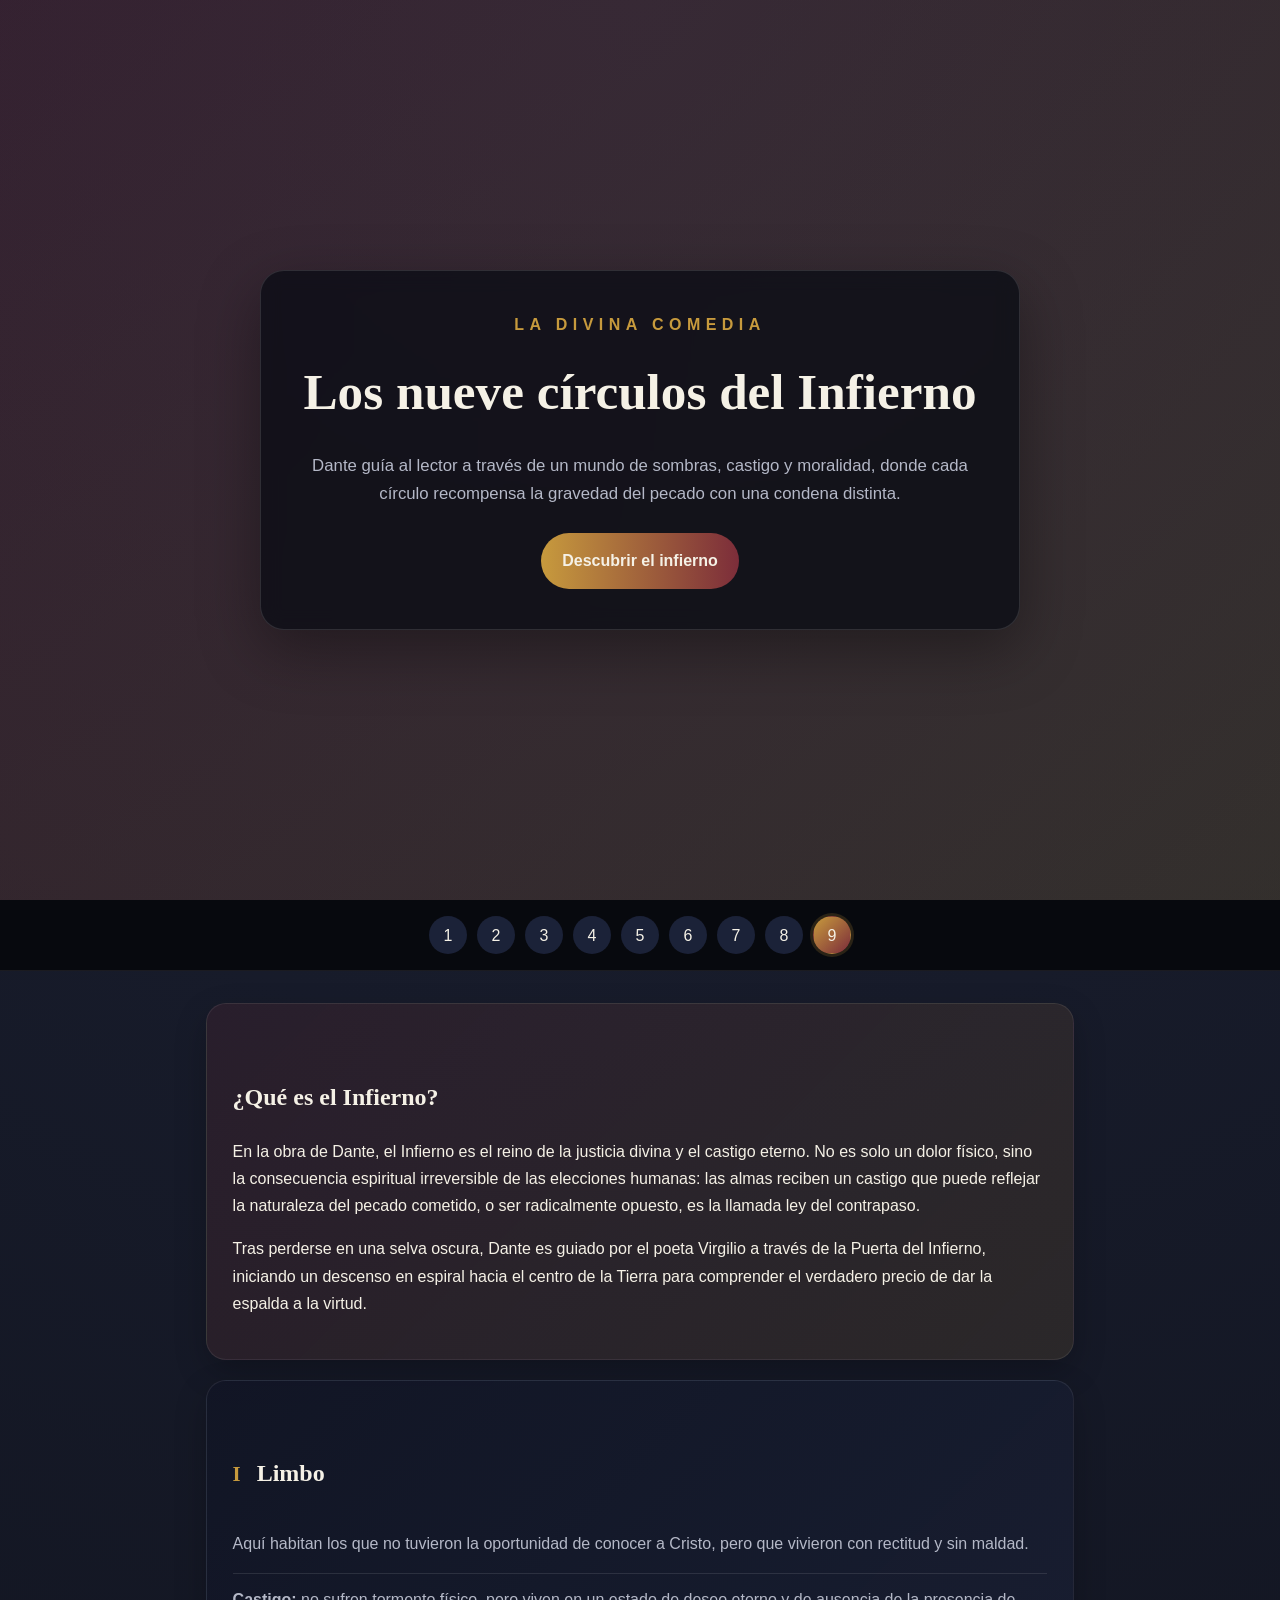
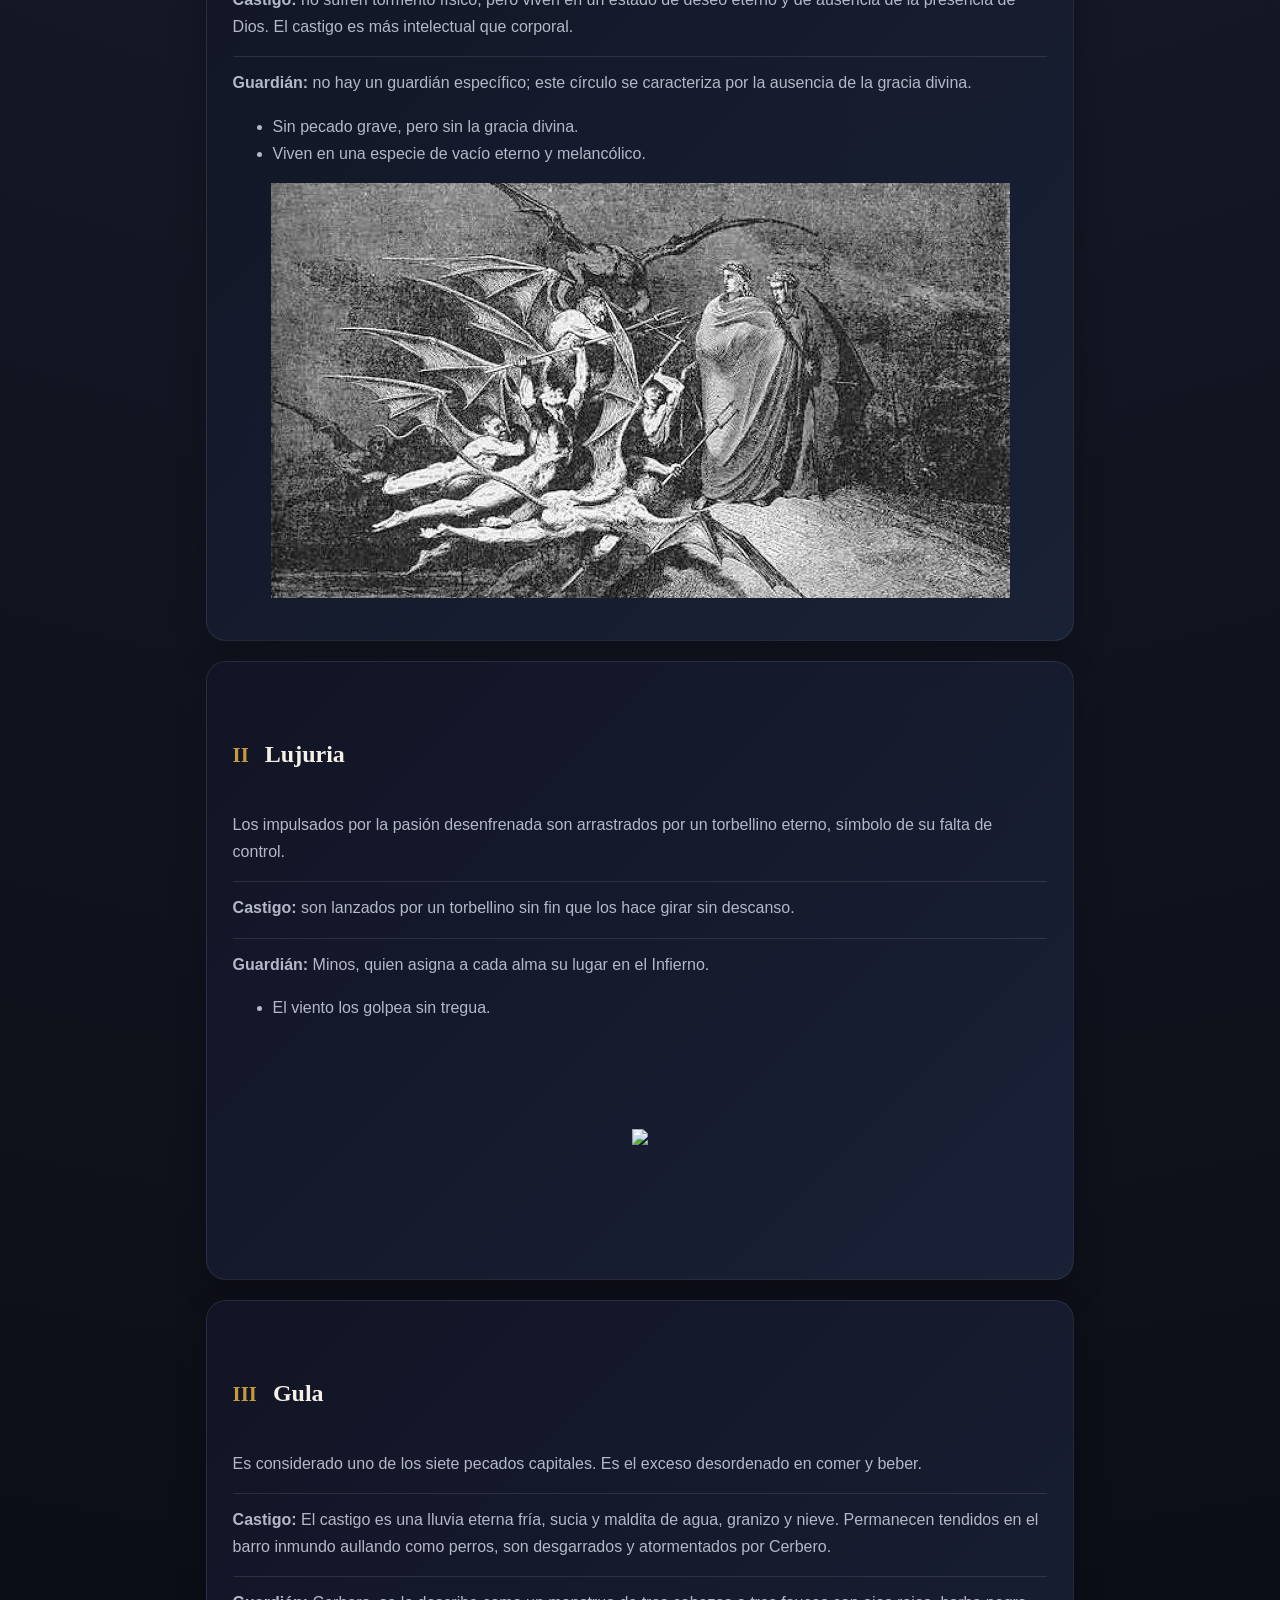
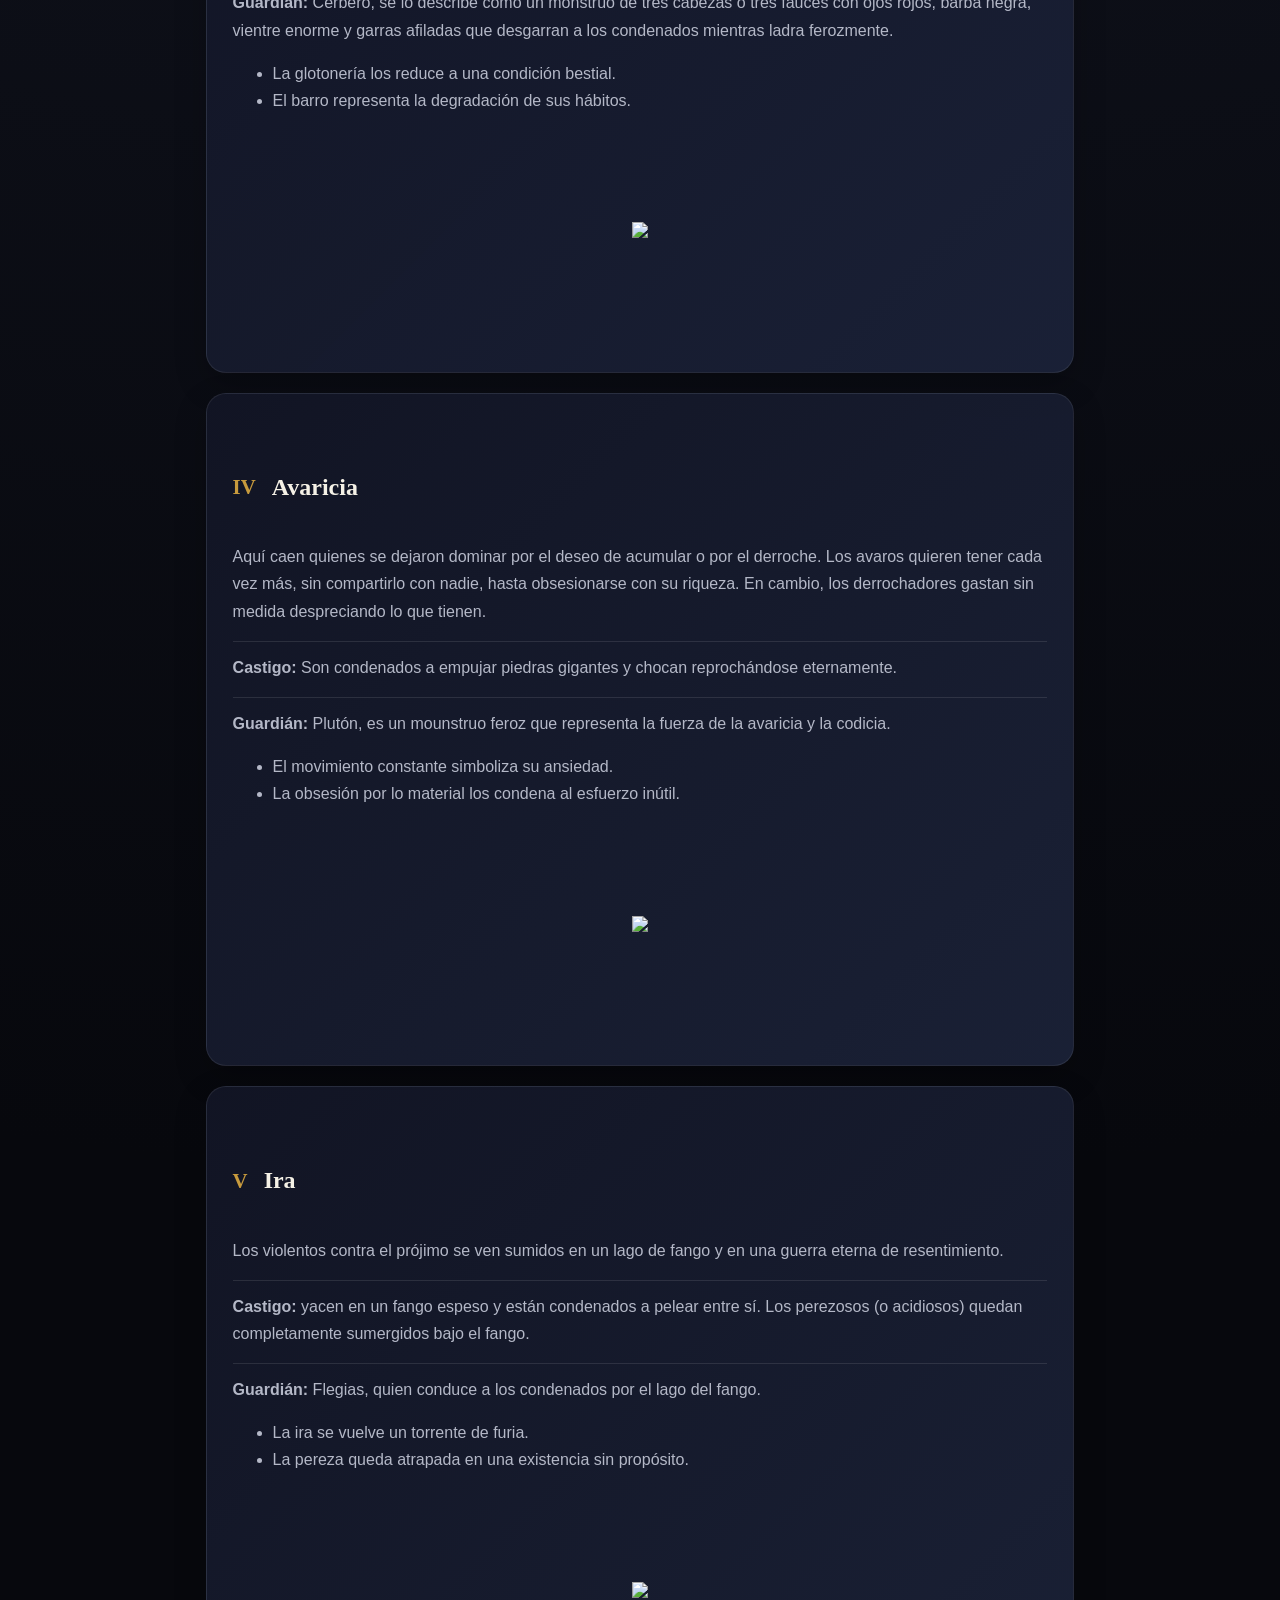
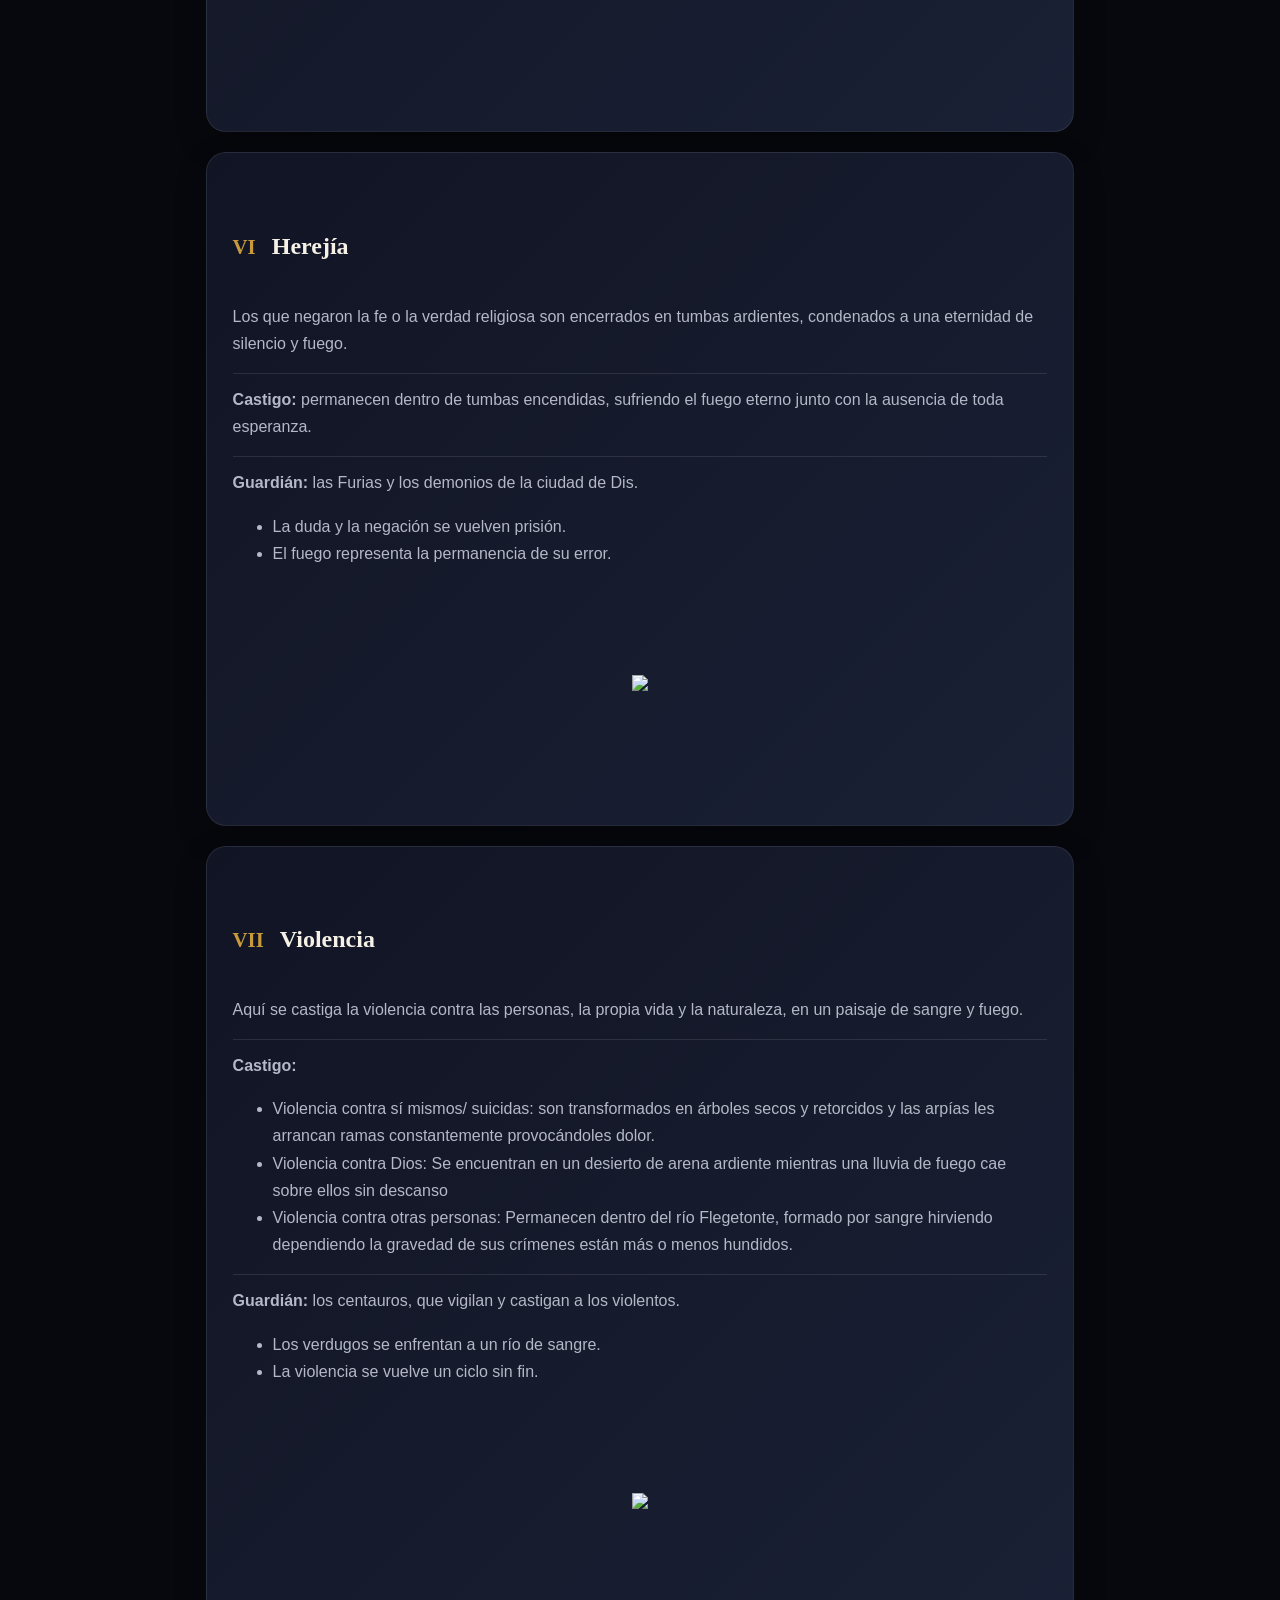
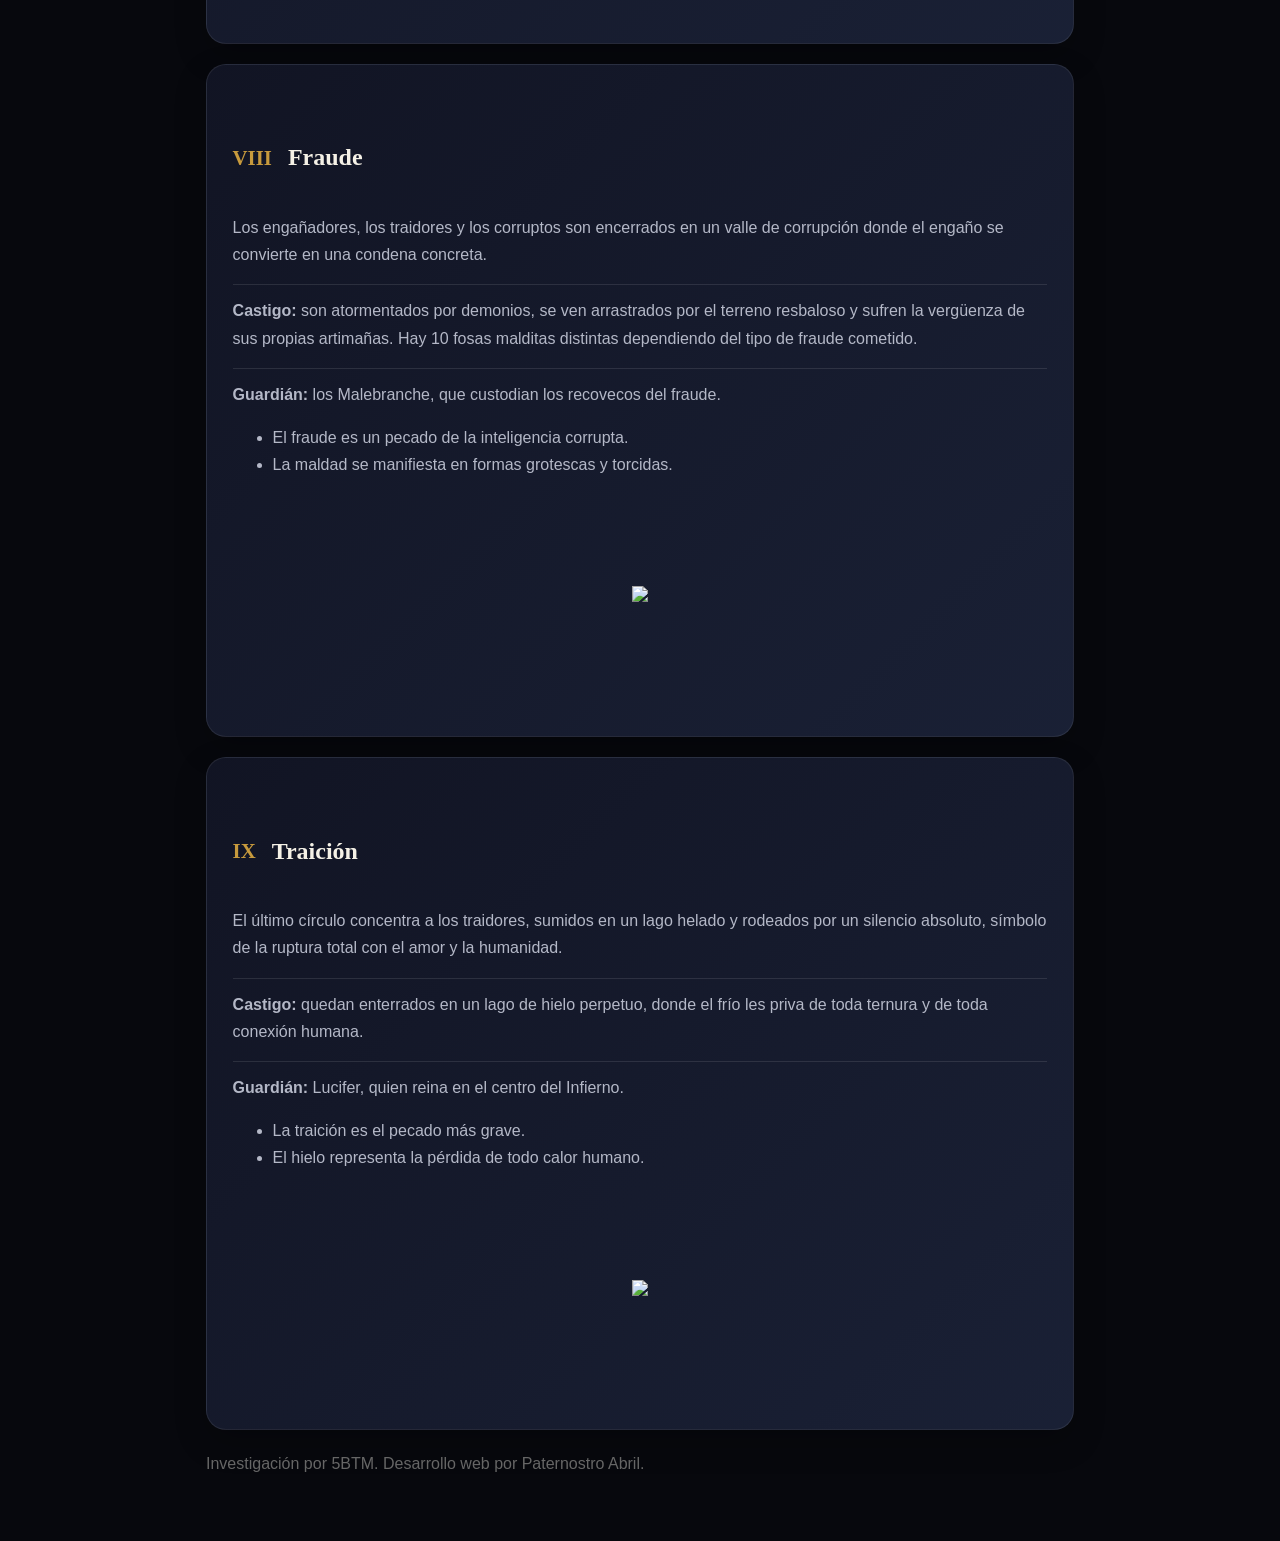
==== commit 3ed354bb: "Update index.html" ====
--- a/index.html
+++ b/index.html
@@ -72,7 +72,7 @@
           <li>Viven en una especie de vacío eterno y melancólico.</li>
         </ul>
         <p class="img">
-            <img src="divina_comedia/pagina_divina_comedia/img/limbo.jpg">
+            <img src="pagina_divina_comedia/img/limbo.jpg">
         </p>
         
       </section>
@@ -98,7 +98,7 @@
           <li>El viento los golpea sin tregua.</li>
         </ul>
         <p class="img">
-          <img src="img/lujuria.jpg">    
+          <img src="divina_comedia/pagina_divina_comedia/img/lujuria.jpg">    
         </p>
       </section>
 
@@ -122,7 +122,7 @@
           <li>El barro representa la degradación de sus hábitos.</li>
         </ul>
         <p class="img">
-            <img src="img/gula.png">
+            <img src="divina_comedia/pagina_divina_comedia/img/gula.png">
         </p>
       </section>
 
@@ -146,7 +146,7 @@
           <li>La obsesión por lo material los condena al esfuerzo inútil.</li>
         </ul>
         <p class="img">
-            <img src="img/avaricia.jpg"
+            <img src="divina_comedia/pagina_divina_comedia/img/avaricia.jpg"
         </p>
       </section>
 
@@ -171,7 +171,7 @@
           <li>La pereza queda atrapada en una existencia sin propósito.</li>
         </ul>
         <p class="img">
-            <img src="img/ira.png">
+            <img src="divina_comedia/pagina_divina_comedia/img/ira.png">
         </p>
       </section>
 
@@ -197,7 +197,7 @@
           <li>El fuego representa la permanencia de su error.</li>
         </ul>
         <p class="img">
-            <img src="img/herejia.png">
+            <img src="divina_comedia/pagina_divina_comedia/img/herejia.png">
         </p>
       </section>
 
@@ -227,7 +227,7 @@
           <li>La violencia se vuelve un ciclo sin fin.</li>
         </ul>
         <p class="img">
-            <img src="img/violencia.png">
+            <img src="divina_comedia/pagina_divina_comedia/img/violencia.png">
         </p>
       </section>
 
@@ -253,7 +253,7 @@
           <li>La maldad se manifiesta en formas grotescas y torcidas.</li>
         </ul>
         <p class="img">
-            <img src="img/fraude.png">
+            <img src="divina_comedia/pagina_divina_comedia/img/fraude.png">
         </p>
       </section>
 
@@ -279,7 +279,7 @@
           <li>El hielo representa la pérdida de todo calor humano.</li>
         </ul>
         <p class="img">
-            <img src="img/traicion.png">
+            <img src="divina_comedia/pagina_divina_comedia/img/traicion.png">
         </p>
       </section>
       <footer>Investigación por 5BTM. Desarrollo web por Paternostro Abril.</footer>
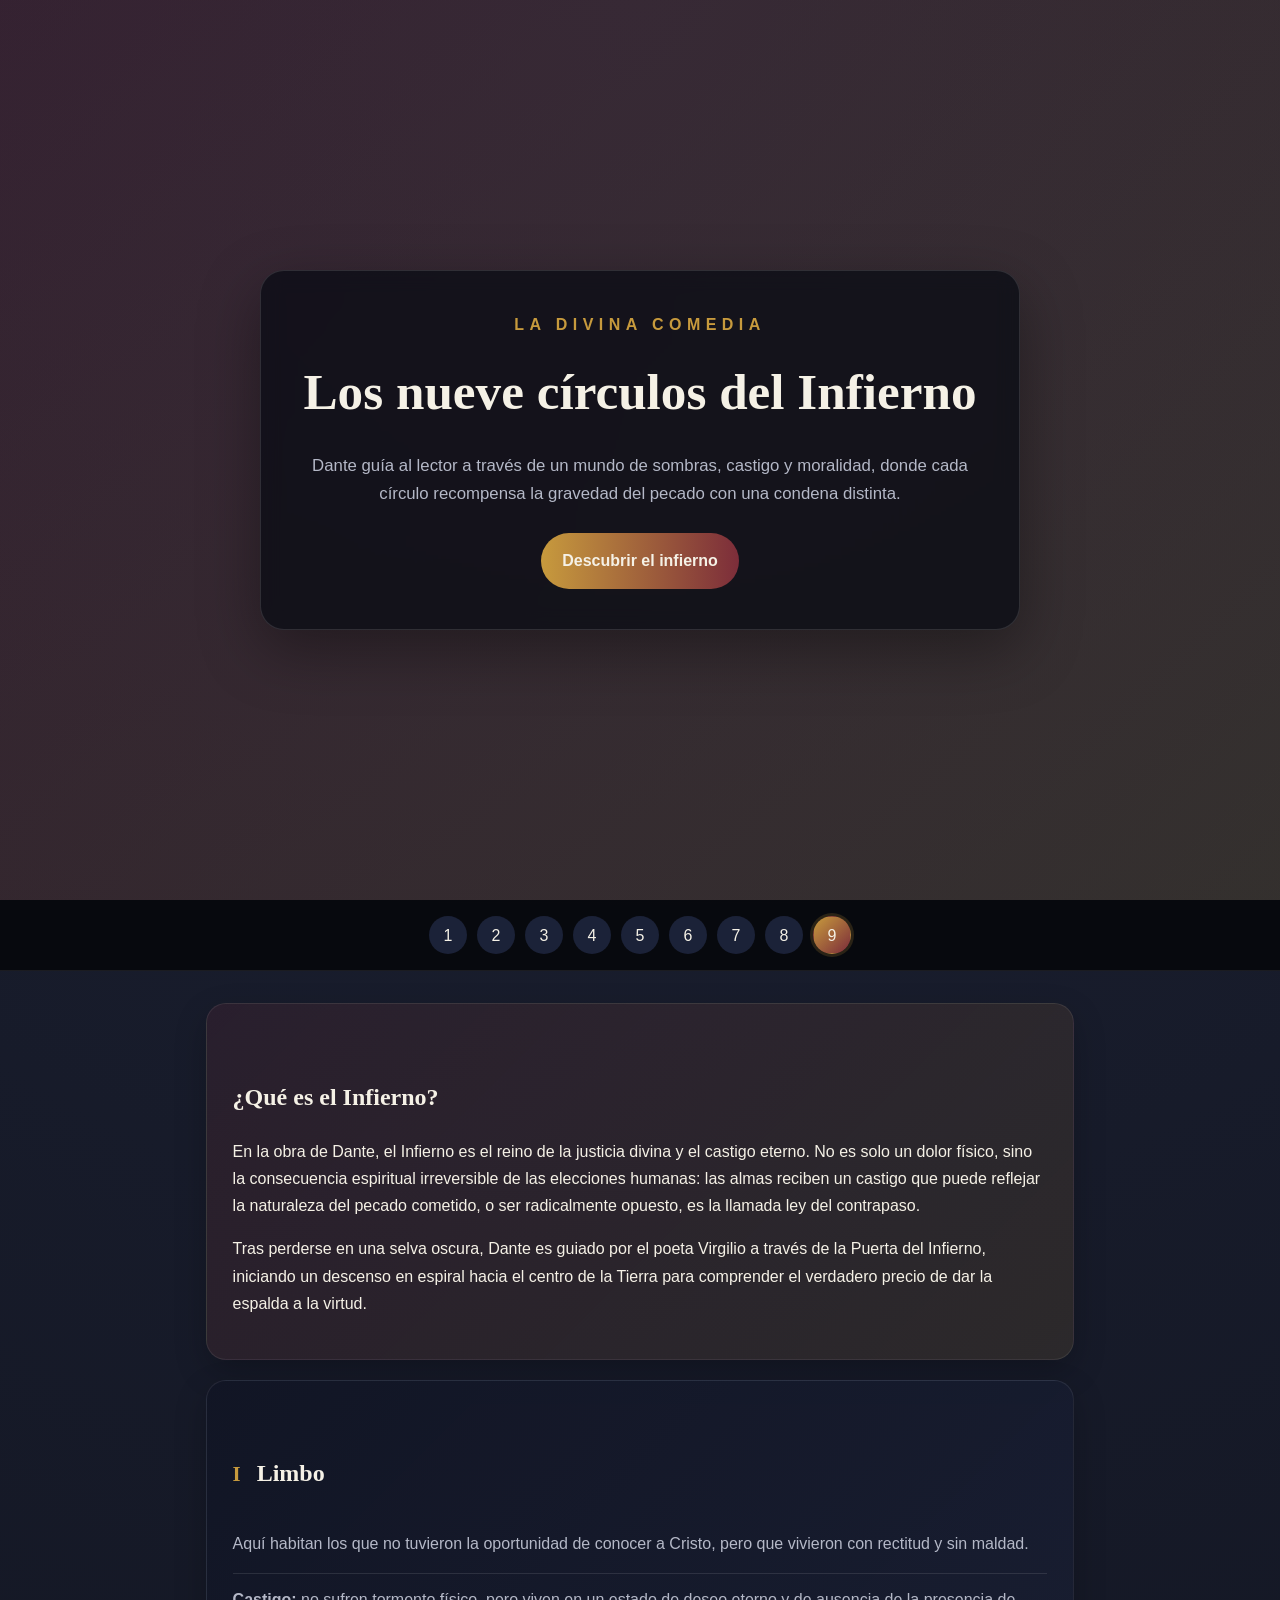
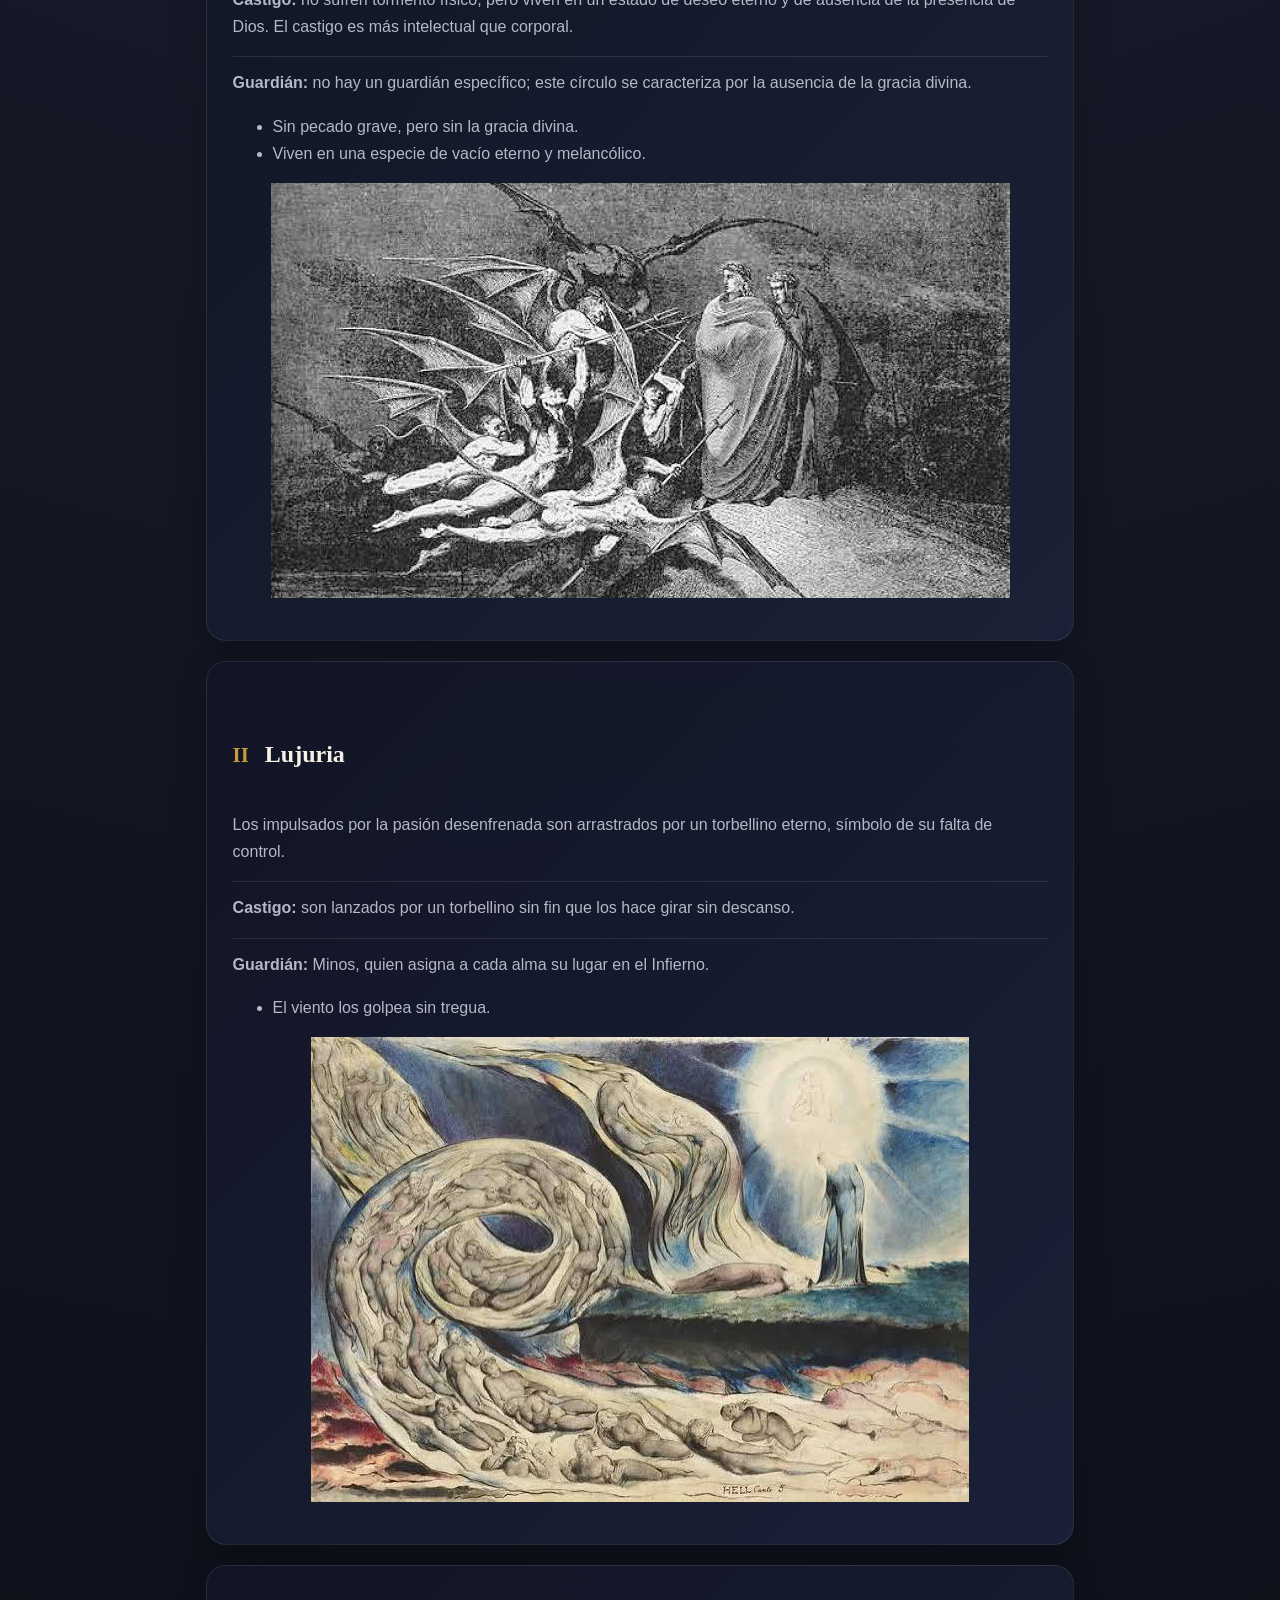
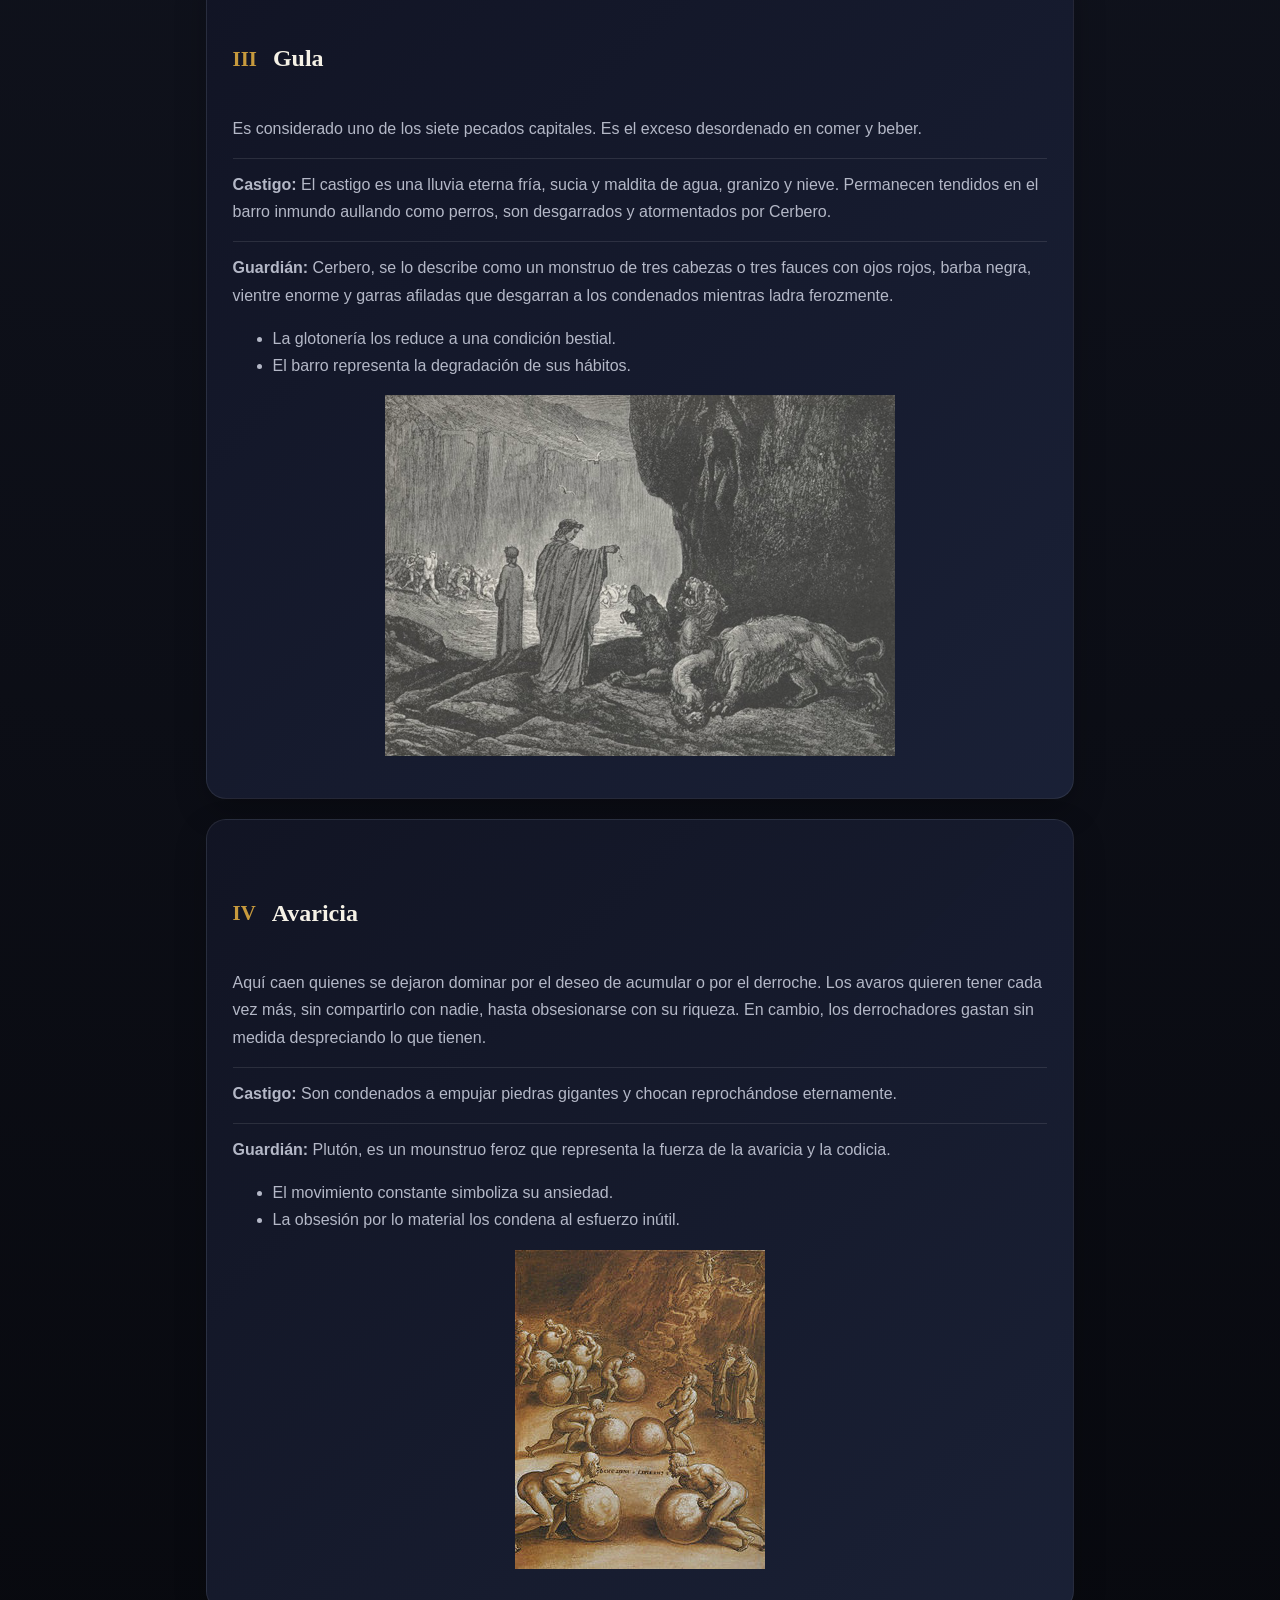
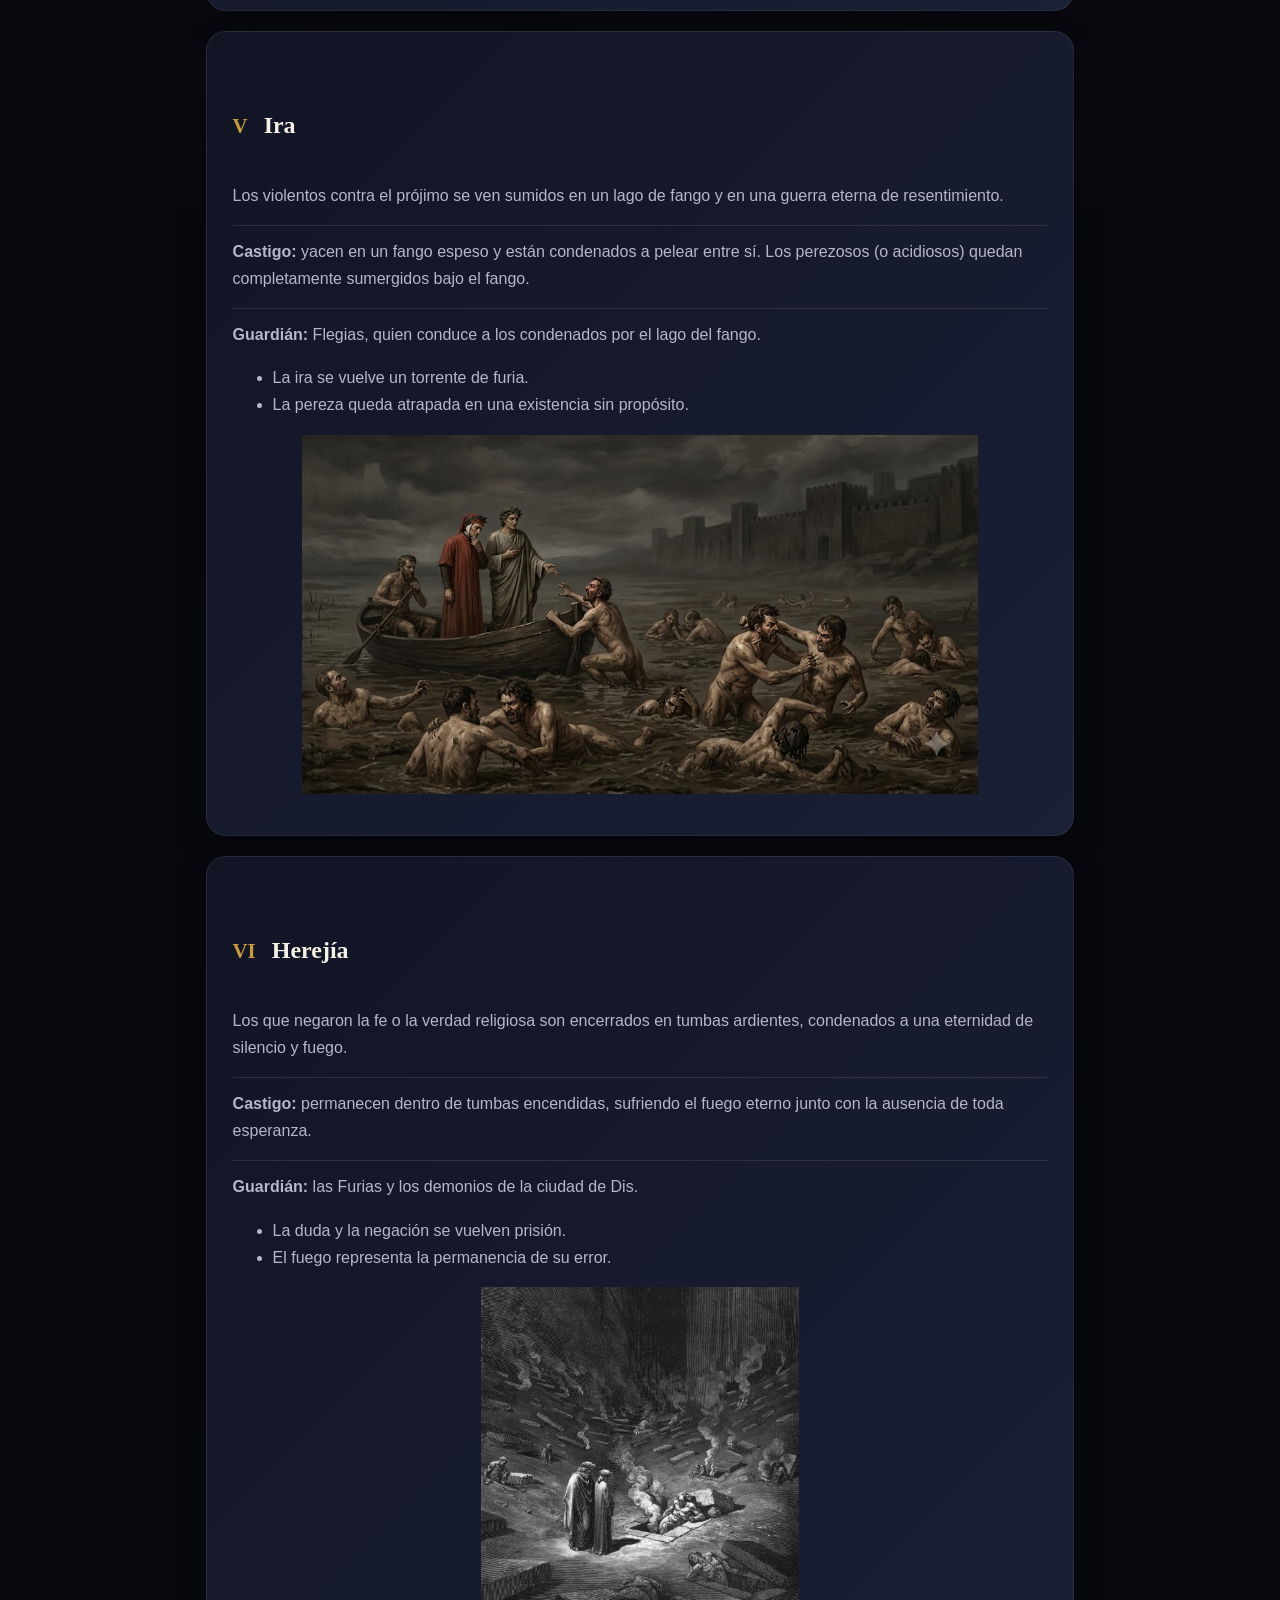
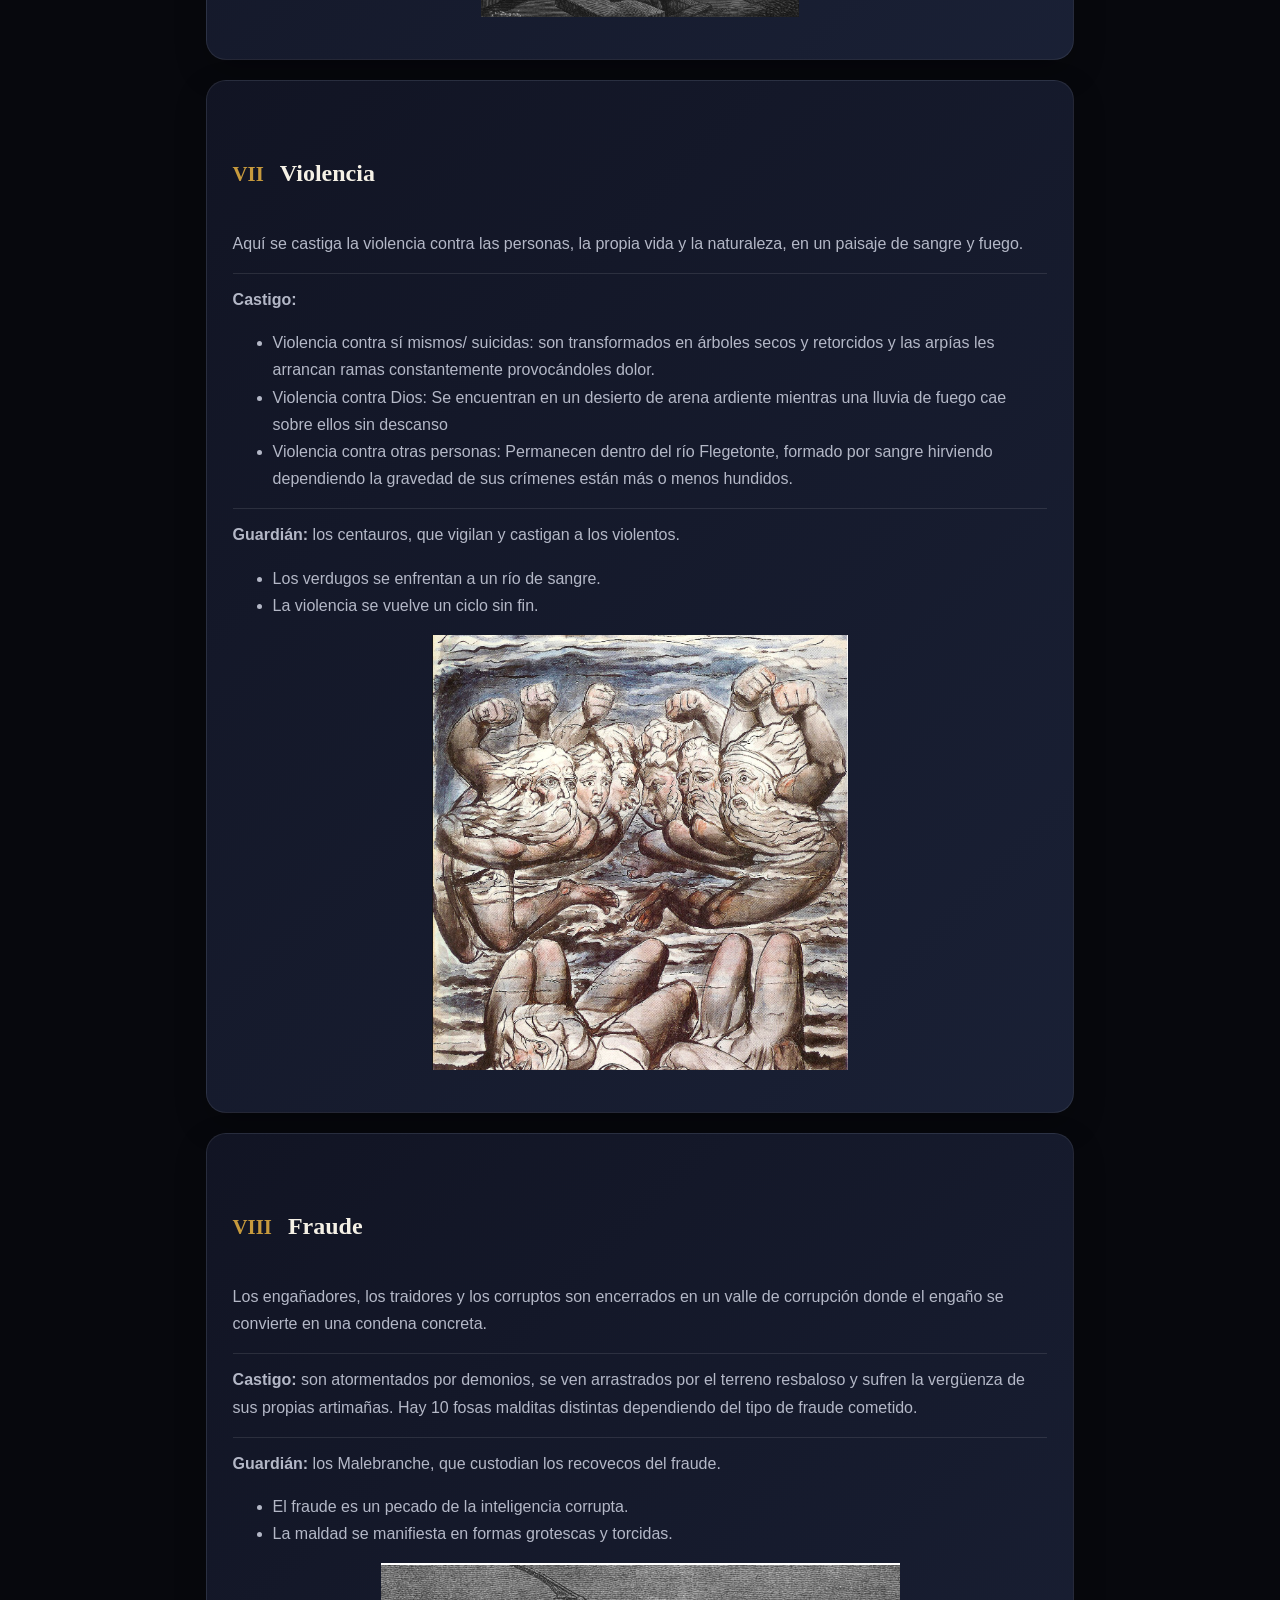
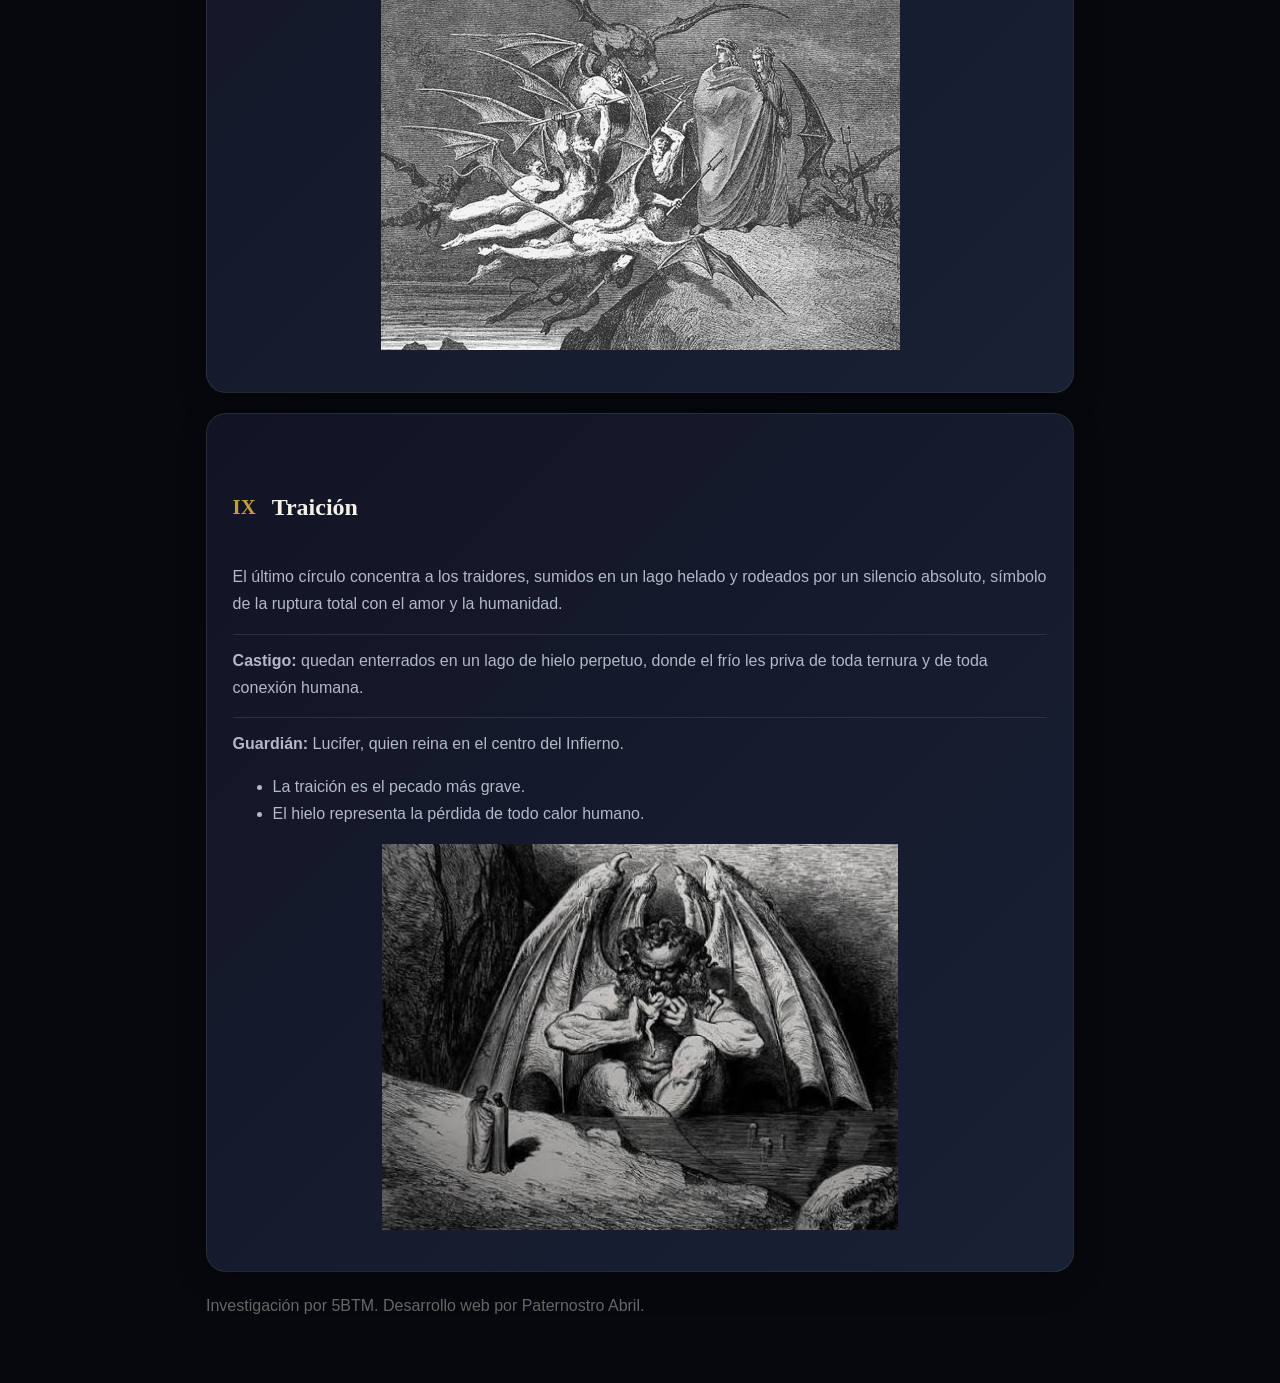
==== commit 36ae47cb: "Update image paths in index.html" ====
--- a/index.html
+++ b/index.html
@@ -98,7 +98,7 @@
           <li>El viento los golpea sin tregua.</li>
         </ul>
         <p class="img">
-          <img src="divina_comedia/pagina_divina_comedia/img/lujuria.jpg">    
+          <img src="pagina_divina_comedia/img/lujuria.jpg">    
         </p>
       </section>
 
@@ -122,7 +122,7 @@
           <li>El barro representa la degradación de sus hábitos.</li>
         </ul>
         <p class="img">
-            <img src="divina_comedia/pagina_divina_comedia/img/gula.png">
+            <img src="pagina_divina_comedia/img/gula.png">
         </p>
       </section>
 
@@ -146,7 +146,7 @@
           <li>La obsesión por lo material los condena al esfuerzo inútil.</li>
         </ul>
         <p class="img">
-            <img src="divina_comedia/pagina_divina_comedia/img/avaricia.jpg"
+            <img src="pagina_divina_comedia/img/avaricia.jpg"
         </p>
       </section>
 
@@ -171,7 +171,7 @@
           <li>La pereza queda atrapada en una existencia sin propósito.</li>
         </ul>
         <p class="img">
-            <img src="divina_comedia/pagina_divina_comedia/img/ira.png">
+            <img src="pagina_divina_comedia/img/ira.png">
         </p>
       </section>
 
@@ -197,7 +197,7 @@
           <li>El fuego representa la permanencia de su error.</li>
         </ul>
         <p class="img">
-            <img src="divina_comedia/pagina_divina_comedia/img/herejia.png">
+            <img src="pagina_divina_comedia/img/herejia.png">
         </p>
       </section>
 
@@ -227,7 +227,7 @@
           <li>La violencia se vuelve un ciclo sin fin.</li>
         </ul>
         <p class="img">
-            <img src="divina_comedia/pagina_divina_comedia/img/violencia.png">
+            <img src="pagina_divina_comedia/img/violencia.png">
         </p>
       </section>
 
@@ -253,7 +253,7 @@
           <li>La maldad se manifiesta en formas grotescas y torcidas.</li>
         </ul>
         <p class="img">
-            <img src="divina_comedia/pagina_divina_comedia/img/fraude.png">
+            <img src="pagina_divina_comedia/img/fraude.png">
         </p>
       </section>
 
@@ -279,7 +279,7 @@
           <li>El hielo representa la pérdida de todo calor humano.</li>
         </ul>
         <p class="img">
-            <img src="divina_comedia/pagina_divina_comedia/img/traicion.png">
+            <img src="pagina_divina_comedia/img/traicion.png">
         </p>
       </section>
       <footer>Investigación por 5BTM. Desarrollo web por Paternostro Abril.</footer>
